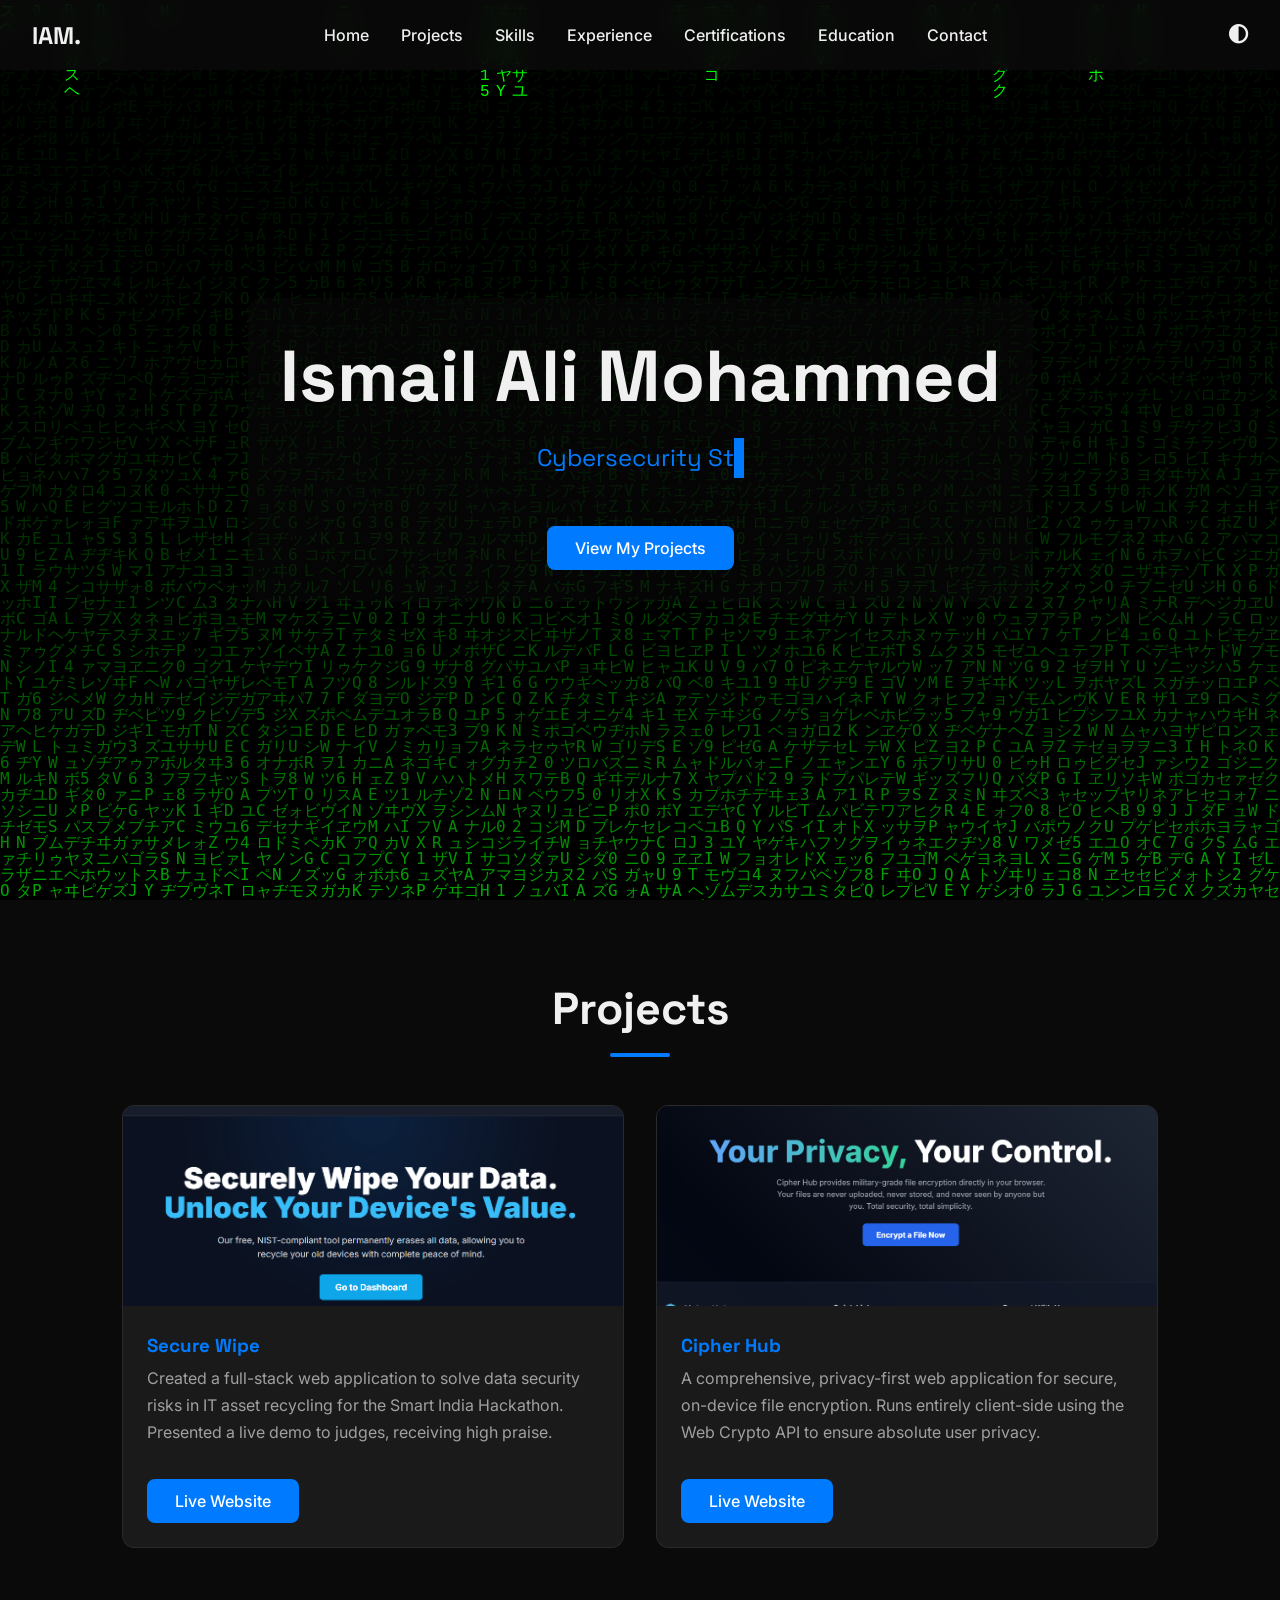
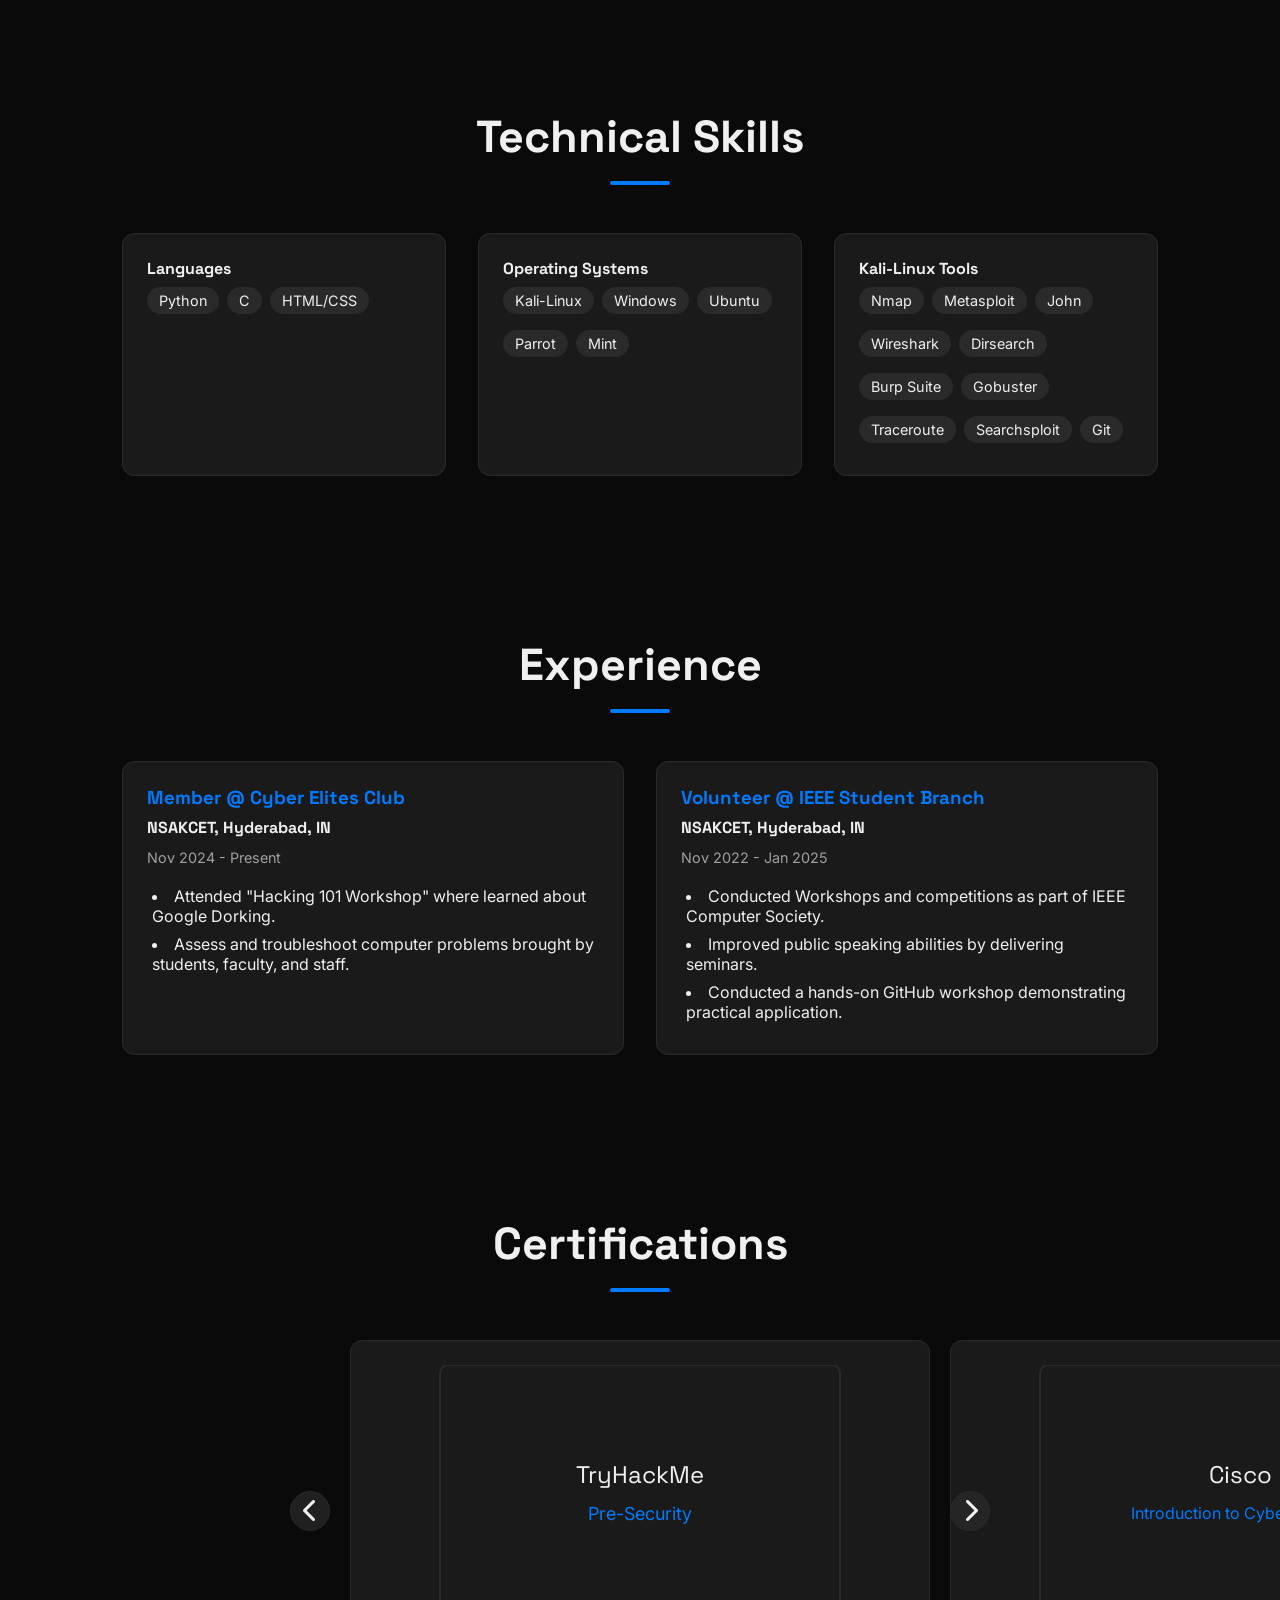
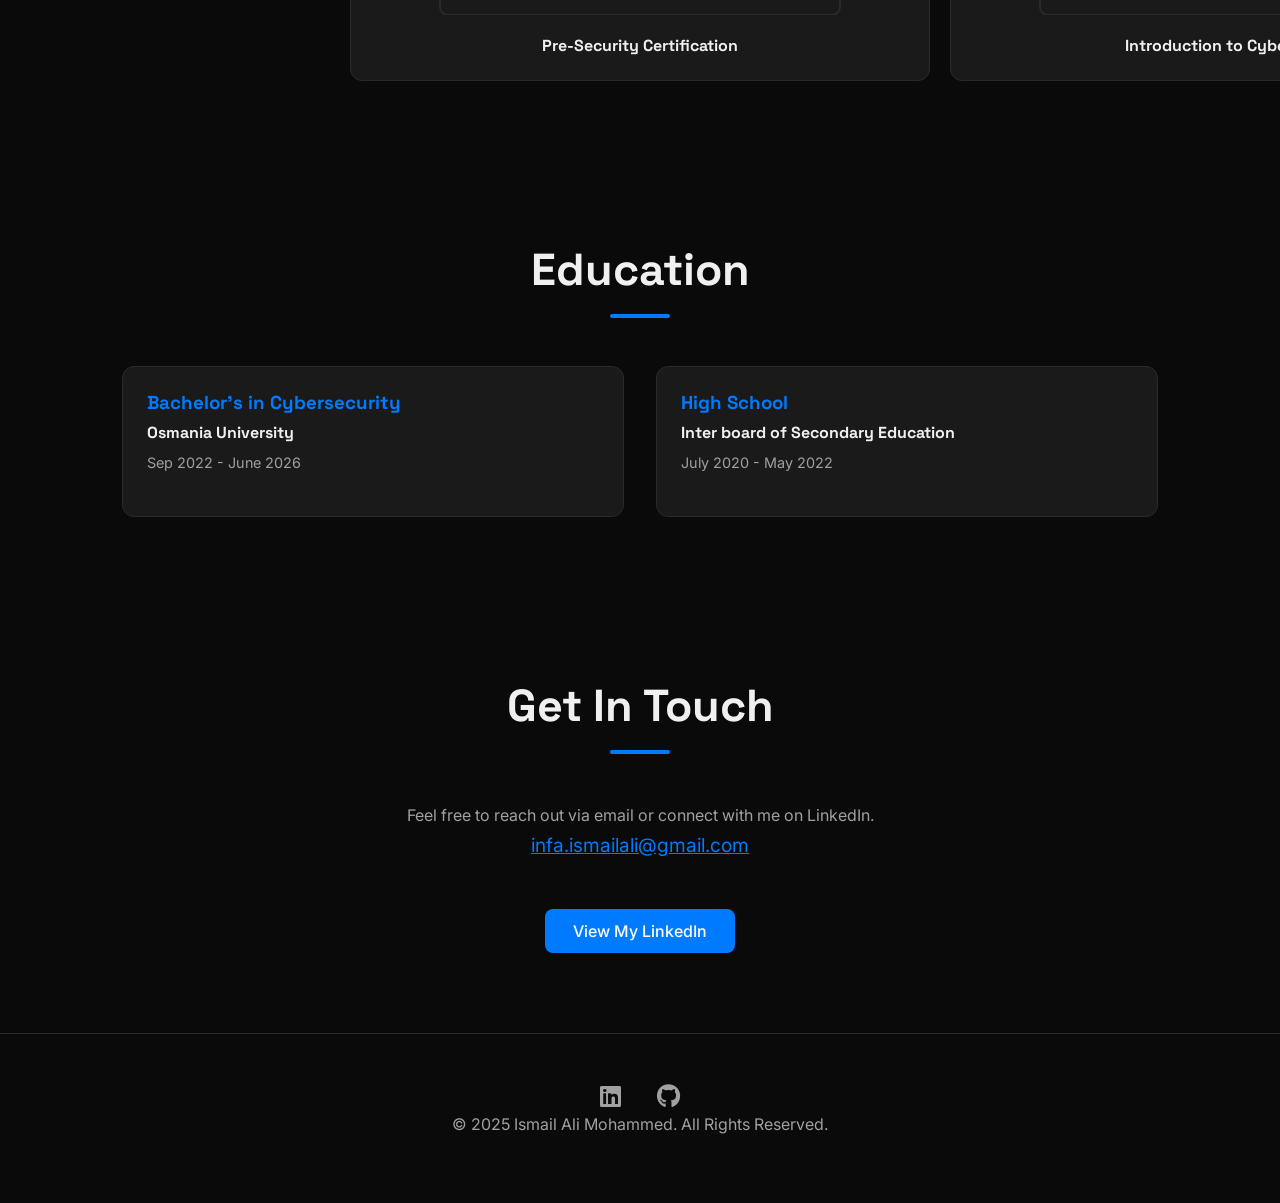
==== index.html @ 69dd080a "Added Certificate links" ====
<!DOCTYPE html>
<html lang="en">
<head>
    <meta charset="UTF-8">
    <meta name="viewport" content="width=device-width, initial-scale=1.0">
    
    <title>Ismail Ali Mohammed | Aspiring SOC Analyst, Bug Bounty Hunter</title>
    <meta name="description" content="Personal portfolio of Ismail Ali Mohammed, showcasing projects like Secure Wipe and Cipher Hub, and skills in Python, cybersecurity, and web development.">
    <meta name="keywords" content="Ismail Ali Mohammed, cybersecurity, python, flask, portfolio, secure wipe, cipher hub">
    <meta name="author" content="Ismail Ali Mohammed">

    <link rel="preconnect" href="https://fonts.googleapis.com">
    <link rel="preconnect" href="https://fonts.gstatic.com" crossorigin>
    <link href="https://fonts.googleapis.com/css2?family=Space+Grotesk:wght@400;500;700&family=Inter:wght@400;500&display=swap" rel="stylesheet">
    <link rel="stylesheet" href="https://cdnjs.cloudflare.com/ajax/libs/font-awesome/6.5.2/css/all.min.css">
    <link rel="stylesheet" href="styles.css">
    <link rel="apple-touch-icon" sizes="180x180" href="/apple-touch-icon.png">
    <link rel="icon" type="image/png" sizes="32x32" href="/favicon-32x32.png">
    <link rel="icon" type="image/png" sizes="16x16" href="/favicon-16x16.png">
    <link rel="manifest" href="/site.webmanifest">

</head>
<body>

    <nav class="navbar" id="navbar">
        <a href="#home" class="nav-logo">IAM.</a>
        <ul class="nav-links" id="nav-links">
            <li><a href="#home">Home</a></li>
            <li><a href="#portfolio">Projects</a></li>
            <li><a href="#skills">Skills</a></li>
            <li><a href="#experience">Experience</a></li>
            <li><a href="#certifications">Certifications</a></li>
            <li><a href="#education">Education</a></li>
            <li><a href="#contact">Contact</a></li>
        </ul>
        <div class="nav-actions">
            <button id="theme-toggle"><i class="fa-solid fa-circle-half-stroke"></i></button>
            <button class="hamburger" id="hamburger"><i class="fa-solid fa-bars"></i></button>
        </div>
    </nav>

    <header class="hero" id="home">
    <canvas id="matrix-canvas"></canvas>
    <div class="container">
        <div class="hero-content reveal">
            <h1>Ismail Ali Mohammed</h1>
            <p id="typing-effect" class="tagline"></p>
            <a href="#portfolio" class="btn btn-primary">View My Projects</a>
        </div>
    </div>
    </header>

    <main>
        <section class="container reveal" id="portfolio">
            <h2>Projects</h2>
            <div class="grid">
                <div class="card project-card">
                    <img src="secure-wipe.png" alt="Secure Wipe Project">
                    <h3>Secure Wipe</h3>
                    <p>Created a full-stack web application to solve data security risks in IT asset recycling for the Smart India Hackathon. Presented a live demo to judges, receiving high praise.</p>
                    <a href="https://secure-wipe.vercel.app/" target="_blank" class="btn btn-primary">Live Website</a>
                </div>
                <div class="card project-card">
                    <img src="cipher-hub.png" alt="Cipher Hub Project">
                    <h3>Cipher Hub</h3>
                    <p>A comprehensive, privacy-first web application for secure, on-device file encryption. Runs entirely client-side using the Web Crypto API to ensure absolute user privacy.</p>
                    <a href="https://cipherhub-web.vercel.app/#home" target="_blank" class="btn btn-primary">Live Website</a>
                </div>
            </div>
        </section>

        <section class="container reveal" id="skills">
            <h2>Technical Skills</h2>
            <div class="grid">
                <div class="card skills-card">
                    <h4>Languages</h4>
                    <ul><li>Python</li><li>C</li><li>HTML/CSS</li></ul>
                </div>
                <div class="card skills-card">
                    <h4>Operating Systems</h4>
                    <ul><li>Kali-Linux</li><li>Windows</li><li>Ubuntu</li><li>Parrot</li><li>Mint</li></ul>
                </div>
                <div class="card skills-card">
                    <h4>Kali-Linux Tools</h4>
                    <ul><li>Nmap</li><li>Metasploit</li><li>John</li><li>Wireshark</li><li>Dirsearch</li><li>Burp Suite</li><li>Gobuster</li><li>Traceroute</li><li>Searchsploit</li><li>Git</li></ul>
                </div>
            </div>
        </section>

        <section class="container reveal" id="experience">
            <h2>Experience</h2>
            <div class="grid">
                <div class="card">
                    <h3>Member @ Cyber Elites Club</h3>
                    <h4>NSAKCET, Hyderabad, IN</h4>
                    <p class="date">Nov 2024 - Present</p>
                    <ul>
                        <li>Attended "Hacking 101 Workshop" where learned about Google Dorking.</li>
                        <li>Assess and troubleshoot computer problems brought by students, faculty, and staff.</li>
                    </ul>
                </div>
                <div class="card">
                    <h3>Volunteer @ IEEE Student Branch</h3>
                    <h4>NSAKCET, Hyderabad, IN</h4>
                    <p class="date">Nov 2022 - Jan 2025</p>
                    <ul>
                        <li>Conducted Workshops and competitions as part of IEEE Computer Society.</li>
                        <li>Improved public speaking abilities by delivering seminars.</li>
                        <li>Conducted a hands-on GitHub workshop demonstrating practical application.</li>
                    </ul>
                </div>
            </div>
        </section>
        
        <section class="container reveal" id="certifications">
            <h2>Certifications</h2>
            <div class="slider-container">
                <div class="slider-wrapper">
                    <div class="cert-slide">
                        <a href="https://tryhackme-certificates.s3-eu-west-1.amazonaws.com/THM-KZMZVLCRJI.pdf" target="_blank">
                            <div class="cert-block">
                                <svg viewBox="0 0 400 250" xmlns="http://www.w3.org/2000/svg" fill="var(--primary-text-color)">
                                    <rect width="400" height="250" rx="8" fill="var(--card-bg-color)" stroke="var(--border-color)" stroke-width="2"/>
                                    <text x="50%" y="45%" dominant-baseline="middle" text-anchor="middle" font-size="24" font-family="Space Grotesk">TryHackMe</text>
                                    <text x="50%" y="60%" dominant-baseline="middle" text-anchor="middle" font-size="18" fill="var(--accent-color)">Pre-Security</text>
                                </svg>
                                <h4>Pre-Security Certification</h4>
                            </div>
                        </a>
                    </div>
                    <div class="cert-slide">
                        <a href="https://www.credly.com/badges/2701c9cf-fc76-4bc6-bcd1-2621af250be5" target="_blank">
                             <div class="cert-block">
                                <svg viewBox="0 0 400 250" xmlns="http://www.w3.org/2000/svg" fill="var(--primary-text-color)">
                                     <rect width="400" height="250" rx="8" fill="var(--card-bg-color)" stroke="var(--border-color)" stroke-width="2"/>
                                     <text x="50%" y="45%" dominant-baseline="middle" text-anchor="middle" font-size="24" font-family="Space Grotesk">Cisco</text>
                                     <text x="50%" y="60%" dominant-baseline="middle" text-anchor="middle" font-size="16" fill="var(--accent-color)">Introduction to Cybersecurity</text>
                                </svg>
                                <h4>Introduction to Cybersecurity</h4>
                             </div>
                        </a>
                    </div>
                </div>
                <button class="slider-btn prev"><i class="fas fa-chevron-left"></i></button>
                <button class="slider-btn next"><i class="fas fa-chevron-right"></i></button>
            </div>
        </section>

        <section class="container reveal" id="education">
            <h2>Education</h2>
            <div class="grid">
                <div class="card">
                    <h3>Bachelor's in Cybersecurity</h3>
                    <h4>Osmania University</h4>
                    <p class="date">Sep 2022 - June 2026</p>
                </div>
                <div class="card">
                    <h3>High School</h3>
                    <h4>Inter board of Secondary Education</h4>
                    <p class="date">July 2020 - May 2022</p>
                </div>
            </div>
        </section>

        <section class="container reveal" id="contact">
            <h2>Get In Touch</h2>
            <p style="text-align: center;">Feel free to reach out via email or connect with me on LinkedIn.</p>
            <p style="text-align: center; font-size: 1.2rem; margin-top: -1rem;"><a href="mailto:infa.ismailali@gmail.com" style="color: var(--accent-color);">infa.ismailali@gmail.com</a></p>
            <div style="text-align: center; margin-top: 2rem;">
                <a href="https://linkedin.com/in/ismailali2004" target="_blank" class="btn btn-primary">View My LinkedIn</a>
            </div>
        </section>
    </main>

    <footer class="footer">
        <div class="social-icons">
            <a href="https://linkedin.com/in/ismailali2004" target="_blank"><i class="fab fa-linkedin"></i></a>
            <a href="#" target="_blank"><i class="fab fa-github"></i></a>
        </div>
        <p>&copy; 2025 Ismail Ali Mohammed. All Rights Reserved.</p>
    </footer>
    <script src="script.js"></script>
</body>
</html>
---- styles.css ----
/* --- Global Variables --- */
:root {
    --bg-color: #0a0a0a;
    --primary-text-color: #f0f0f0;
    --secondary-text-color: #a0a0a0;
    --card-bg-color: #1a1a1a;
    --border-color: #2a2a2a;
    --accent-color: #007bff;
    --accent-hover-color: #0056b3;
    --glow-color: rgba(0, 123, 255, 0.75);
    --font-main: 'Space Grotesk', sans-serif;
    --font-body: 'Inter', sans-serif;
    --nav-height: 70px;
}

.light-mode {
    --bg-color: #f5f5f5;
    --primary-text-color: #1a1a1a;
    --secondary-text-color: #555;
    --card-bg-color: #ffffff;
    --border-color: #e0e0e0;
}

/* --- Base Styles --- */
* { margin: 0; padding: 0; box-sizing: border-box; }
html { scroll-behavior: smooth; }
body {
    background-color: var(--bg-color);
    color: var(--primary-text-color);
    font-family: var(--font-body);
    transition: background-color 0.3s, color 0.3s;
}
.container { 
    max-width: 1100px; 
    margin: 0 auto; 
    padding: 5rem 2rem; 
}
h1, h2, h3, h4 { 
    font-family: var(--font-main); 
    font-weight: 700; 
}
h2 { 
    text-align: center; 
    font-size: 2.8rem; 
    margin-bottom: 3rem; 
    position: relative; 
}
h2::after { 
    content: ''; 
    display: block; 
    width: 60px; 
    height: 4px; 
    background: var(--accent-color); 
    margin: 1rem auto 0; 
    border-radius: 2px; 
}
p { 
    color: var(--secondary-text-color); 
    line-height: 1.7; 
    margin-bottom: 1rem; 
}

/* --- Animations --- */
.reveal { 
    opacity: 0; 
    transform: translateY(40px); 
    transition: opacity 0.8s ease-out, transform 0.8s ease-out; 
}
.reveal.visible { 
    opacity: 1; 
    transform: translateY(0); 
}
@keyframes pulse-glow {
    0% { box-shadow: 0 0 5px var(--glow-color), 0 0 10px var(--glow-color); }
    50% { box-shadow: 0 0 20px var(--glow-color), 0 0 30px var(--glow-color); }
    100% { box-shadow: 0 0 5px var(--glow-color), 0 0 10px var(--glow-color); }
}

/* --- Navigation Bar --- */
.navbar {
    display: flex; 
    justify-content: space-between; 
    align-items: center; 
    padding: 0 2rem; 
    height: var(--nav-height);
    position: fixed; 
    top: 0; 
    left: 0; 
    width: 100%; 
    z-index: 1000; 
    background: rgba(10, 10, 10, 0.8);
    backdrop-filter: blur(10px); 
    transition: background-color 0.3s;
}
.navbar.scrolled { 
    box-shadow: 0 2px 10px rgba(0,0,0,0.2); 
}
.nav-logo { 
    font-family: var(--font-main); 
    font-size: 1.5rem; 
    font-weight: 700; 
    text-decoration: none; 
    color: var(--primary-text-color); 
}
.nav-links { 
    display: flex; 
    list-style: none; 
}
.nav-links li { 
    margin: 0 1rem; 
}
.nav-links a { 
    text-decoration: none; 
    color: var(--primary-text-color); 
    font-weight: 500; 
    transition: color 0.3s; 
}
.nav-links a:hover { 
    color: var(--accent-color); 
}
.nav-actions { 
    display: flex; 
    align-items: center; 
    gap: 1rem; 
}
#theme-toggle { 
    background: none; 
    border: none; 
    color: var(--primary-text-color); 
    font-size: 1.2rem; 
    cursor: pointer; 
}
.hamburger { 
    display: none; 
    font-size: 1.8rem; 
    background: none; 
    border: none; 
    color: var(--primary-text-color); 
    cursor: pointer; 
    z-index: 1001; /* Ensure hamburger is above the nav menu */
}

/* --- Hero Section --- */
.hero { 
    min-height: 100vh; 
    display: flex; 
    flex-direction: column; 
    justify-content: center; 
    align-items: center; 
    text-align: center; 
    position: relative; 
    overflow: hidden; 
    padding: 0 1rem; /* Add horizontal padding for small screens */
}
#matrix-canvas { 
    position: absolute; 
    top: 0; 
    left: 0; 
    width: 100%; 
    height: 100%; 
    z-index: 0; 
}
.hero-content { 
    position: relative; 
    z-index: 1; 
    background: rgba(10, 10, 10, 0.5); 
    padding: 2rem; 
    border-radius: 12px; 
}
.hero-content h1 { 
    font-size: clamp(2.5rem, 8vw, 4.5rem); /* Adjusted clamp for better scaling */
    margin-bottom: 1rem; 
}
.tagline { 
    font-family: var(--font-main); 
    font-size: clamp(1.1rem, 4vw, 1.5rem); /* Responsive font size */
    color: var(--accent-color); 
    margin-bottom: 2rem; 
    min-height: 2.2rem; 
}
.tagline .cursor { 
    display: inline-block; 
    background-color: var(--accent-color); 
    width: 10px; 
    animation: blink 1s step-end infinite; 
}
@keyframes blink { 
    from, to { background-color: transparent } 
    50% { background-color: var(--accent-color); } 
}
.btn { 
    text-decoration: none; 
    padding: 12px 28px; 
    border-radius: 8px; 
    font-weight: 500; 
    transition: transform 0.2s ease, background-color 0.2s ease, box-shadow 0.3s ease; 
    display: inline-block; 
    margin-top: 1rem;
}
.btn-primary { 
    background-color: var(--accent-color); 
    color: #fff; 
}
.btn-primary:hover { 
    background-color: var(--accent-hover-color); 
    transform: translateY(-3px); 
    animation: pulse-glow 1.5s infinite; 
}

/* --- General Card & Grid Styles --- */
.grid { 
    display: grid; 
    grid-template-columns: repeat(auto-fit, minmax(300px, 1fr)); /* Slightly smaller min size */
    gap: 2rem; 
}
.card { 
    background: var(--card-bg-color); 
    border: 1px solid var(--border-color); 
    border-radius: 12px; 
    overflow: hidden; 
    transition: transform 0.3s, box-shadow 0.3s, border-color 0.3s; 
    padding: 1.5rem; 
}
.card:hover { 
    transform: translateY(-8px); 
    box-shadow: 0 0 25px rgba(0, 123, 255, 0.2); 
    border-color: var(--accent-color); 
}
.card h3 { 
    color: var(--accent-color); 
    margin-bottom: 0.5rem; 
}
.card h4 { 
    color: var(--primary-text-color); 
    margin-bottom: 0.5rem; 
}
.card .date { 
    font-size: 0.9rem; 
    color: var(--secondary-text-color); 
    margin-bottom: 1rem; 
}
.card ul { 
    list-style-position: inside; 
    padding-left: 5px; 
}
.card ul li { 
    margin-bottom: 0.5rem; 
}

/* --- Portfolio --- */
.project-card img { 
    width: calc(100% + 3rem); 
    margin: -1.5rem -1.5rem 1.5rem -1.5rem; 
    height: 200px; 
    object-fit: cover; 
}

/* --- Skills --- */
.skills-card ul { 
    list-style: none; 
    padding: 0; 
    display: flex; 
    flex-wrap: wrap; 
    gap: 0.5rem; 
}
.skills-card li { 
    background-color: #2a2a2a; 
    color: var(--primary-text-color); 
    padding: 5px 12px; 
    border-radius: 15px; 
    font-size: 0.9rem; 
}
.light-mode .skills-card li { 
    background-color: #e0e0e0; 
}

/* --- Certification Slider --- */
.slider-container { 
    position: relative; 
    width: 100%; 
    max-width: 600px; 
    margin: 0 auto; 
    /* overflow: hidden; */ /* <-- REMOVED THIS LINE TO FIX DESKTOP BUTTONS */
}
.slider-wrapper { 
    display: flex; 
    transition: transform 0.5s ease-in-out; 
    cursor: grab; 
}
.slider-wrapper:active { 
    cursor: grabbing; 
}
.cert-slide { 
    flex: 0 0 100%; 
    padding: 0 10px; 
}
.cert-slide a { 
    text-decoration: none; 
}
.cert-block { 
    background: var(--card-bg-color); 
    border: 1px solid var(--border-color); 
    border-radius: 12px; 
    padding: 1.5rem; 
    text-align: center; 
    transition: transform 0.3s, box-shadow 0.3s; 
}
.cert-block:hover { 
    transform: translateY(-5px); 
    box-shadow: 0 0 25px rgba(0, 123, 255, 0.2); 
}
.cert-block svg { 
    width: 100%; 
    height: auto; 
    max-height: 250px; 
    border-radius: 8px; 
    margin-bottom: 1rem; 
}
.cert-block h4 { 
    color: var(--primary-text-color); 
}
.slider-btn { 
    position: absolute; 
    top: 50%; 
    transform: translateY(-50%); 
    background: rgba(42, 42, 42, 0.7); 
    border: 1px solid var(--border-color); 
    color: var(--primary-text-color); 
    width: 40px; 
    height: 40px; 
    border-radius: 50%; 
    font-size: 1.5rem; 
    cursor: pointer; 
    z-index: 10; 
}
.slider-btn.prev { 
    left: -50px; 
}
.slider-btn.next { 
    right: -50px; 
}

/* --- Contact --- */
.contact-form { 
    max-width: 700px; 
    margin: 0 auto; 
    background-color: var(--card-bg-color); 
    padding: 2.5rem; 
    border: 1px solid var(--border-color); 
    border-radius: 12px; 
}
.form-group { 
    margin-bottom: 1.5rem; 
}
.form-group label { 
    display: block; 
    margin-bottom: 0.5rem; 
    font-weight: 500; 
}
.form-group input, .form-group textarea { 
    width: 100%; 
    padding: 12px; 
    border-radius: 6px; 
    border: 1px solid var(--border-color); 
    background-color: var(--bg-color); 
    color: var(--primary-text-color); 
    font-family: var(--font-body); 
}

/* --- Footer --- */
.footer { 
    text-align: center; 
    padding: 3rem 1rem; 
    border-top: 1px solid var(--border-color); 
}
.social-icons a { 
    color: var(--secondary-text-color); 
    font-size: 1.5rem; 
    margin: 0 1rem; 
    transition: color 0.3s ease; 
}

/* --- MOBILE RESPONSIVENESS --- */
@media (max-width: 768px) {
    .container {
        padding: 4rem 1rem; /* Reduced padding for smaller screens */
    }
    h2 { 
        font-size: 2.2rem; 
    }
    .navbar {
        padding: 0 1rem; /* Reduced navbar padding */
    }
    .nav-links { 
        position: fixed; 
        top: 0; /* Cover the whole screen */
        right: -100%; 
        width: 100%; 
        height: 100vh; 
        background: var(--bg-color); 
        flex-direction: column; 
        align-items: center; 
        justify-content: center; 
        transition: right 0.4s ease-in-out; 
    }
    .nav-links.active { 
        right: 0; 
    }
    .nav-links li { 
        margin: 1.5rem 0; 
    }
    .hamburger { 
        display: block; 
    }

    /* Improved slider controls for mobile */
    .slider-btn {
        width: 35px;
        height: 35px;
        font-size: 1rem;
    }
    .slider-btn.prev { 
        left: 10px; /* Bring button inside the container */
    }
    .slider-btn.next { 
        right: 10px; /* Bring button inside the container */
    }
}
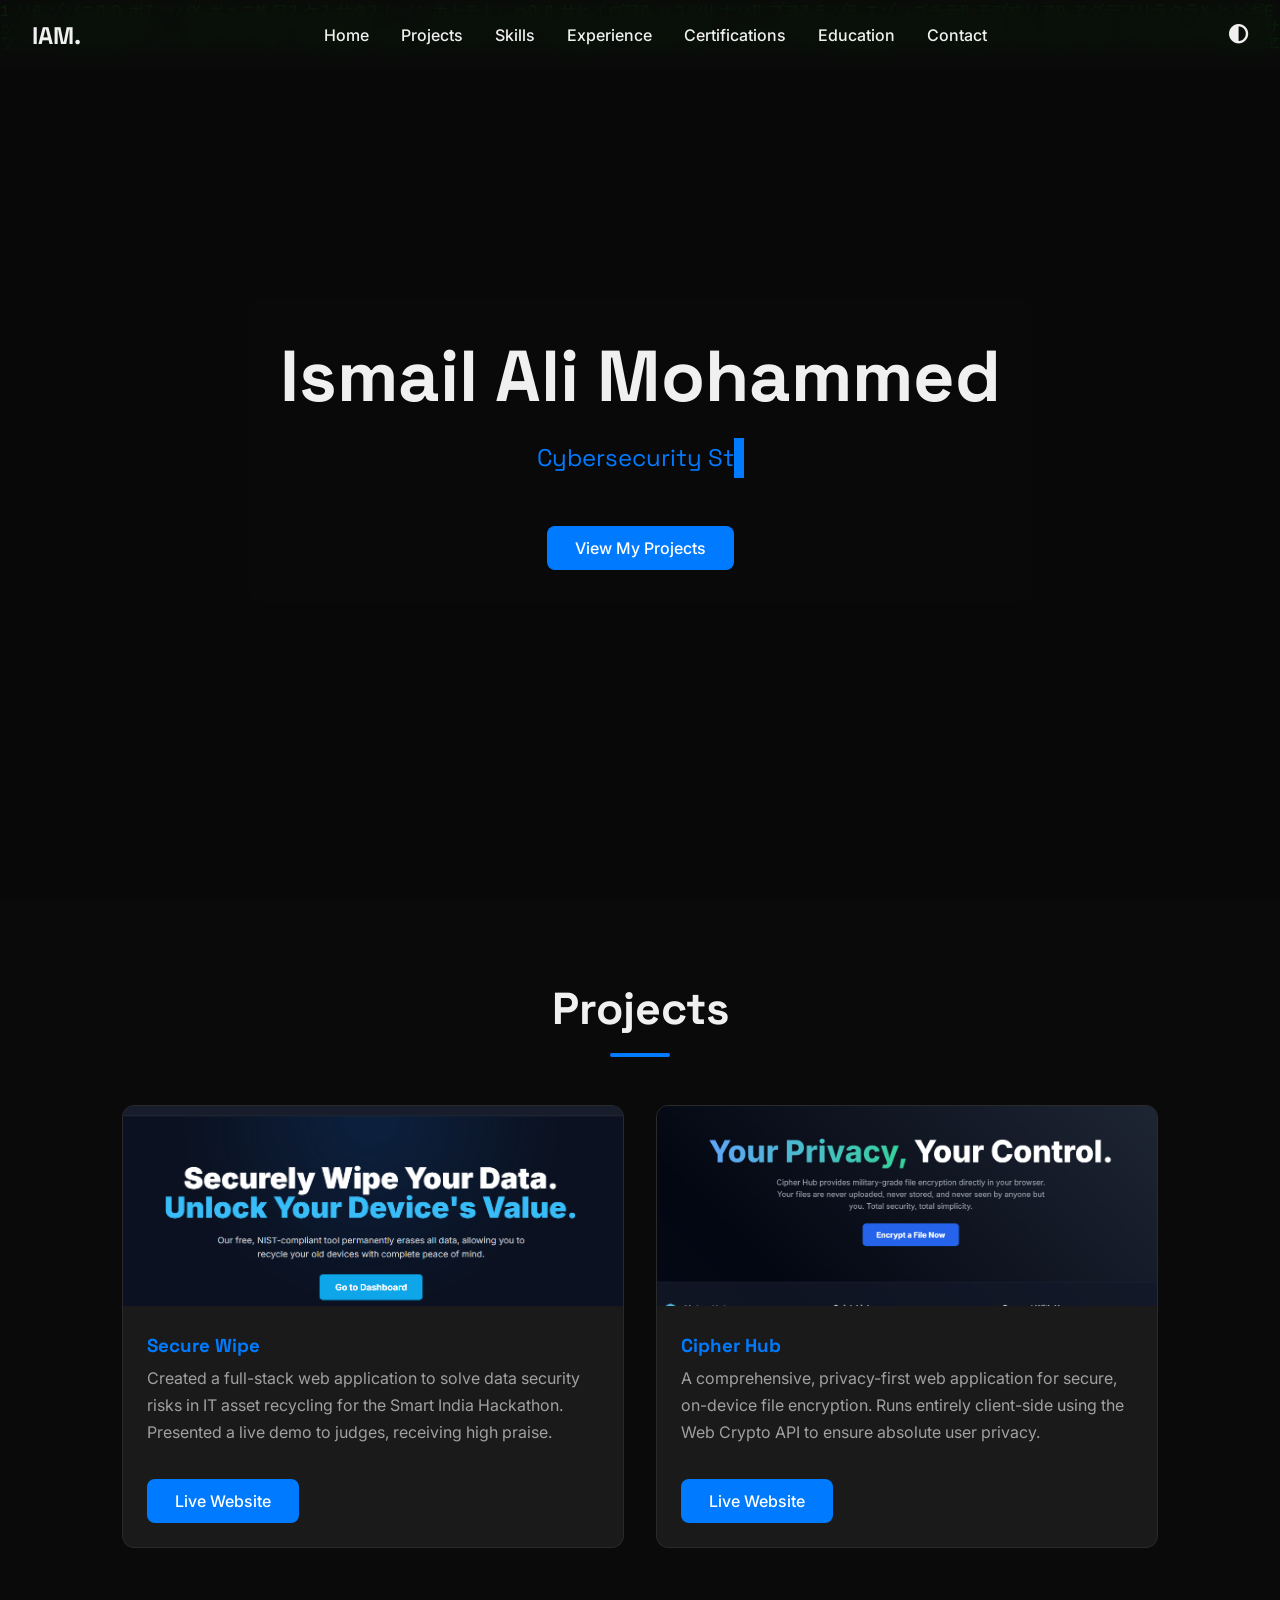
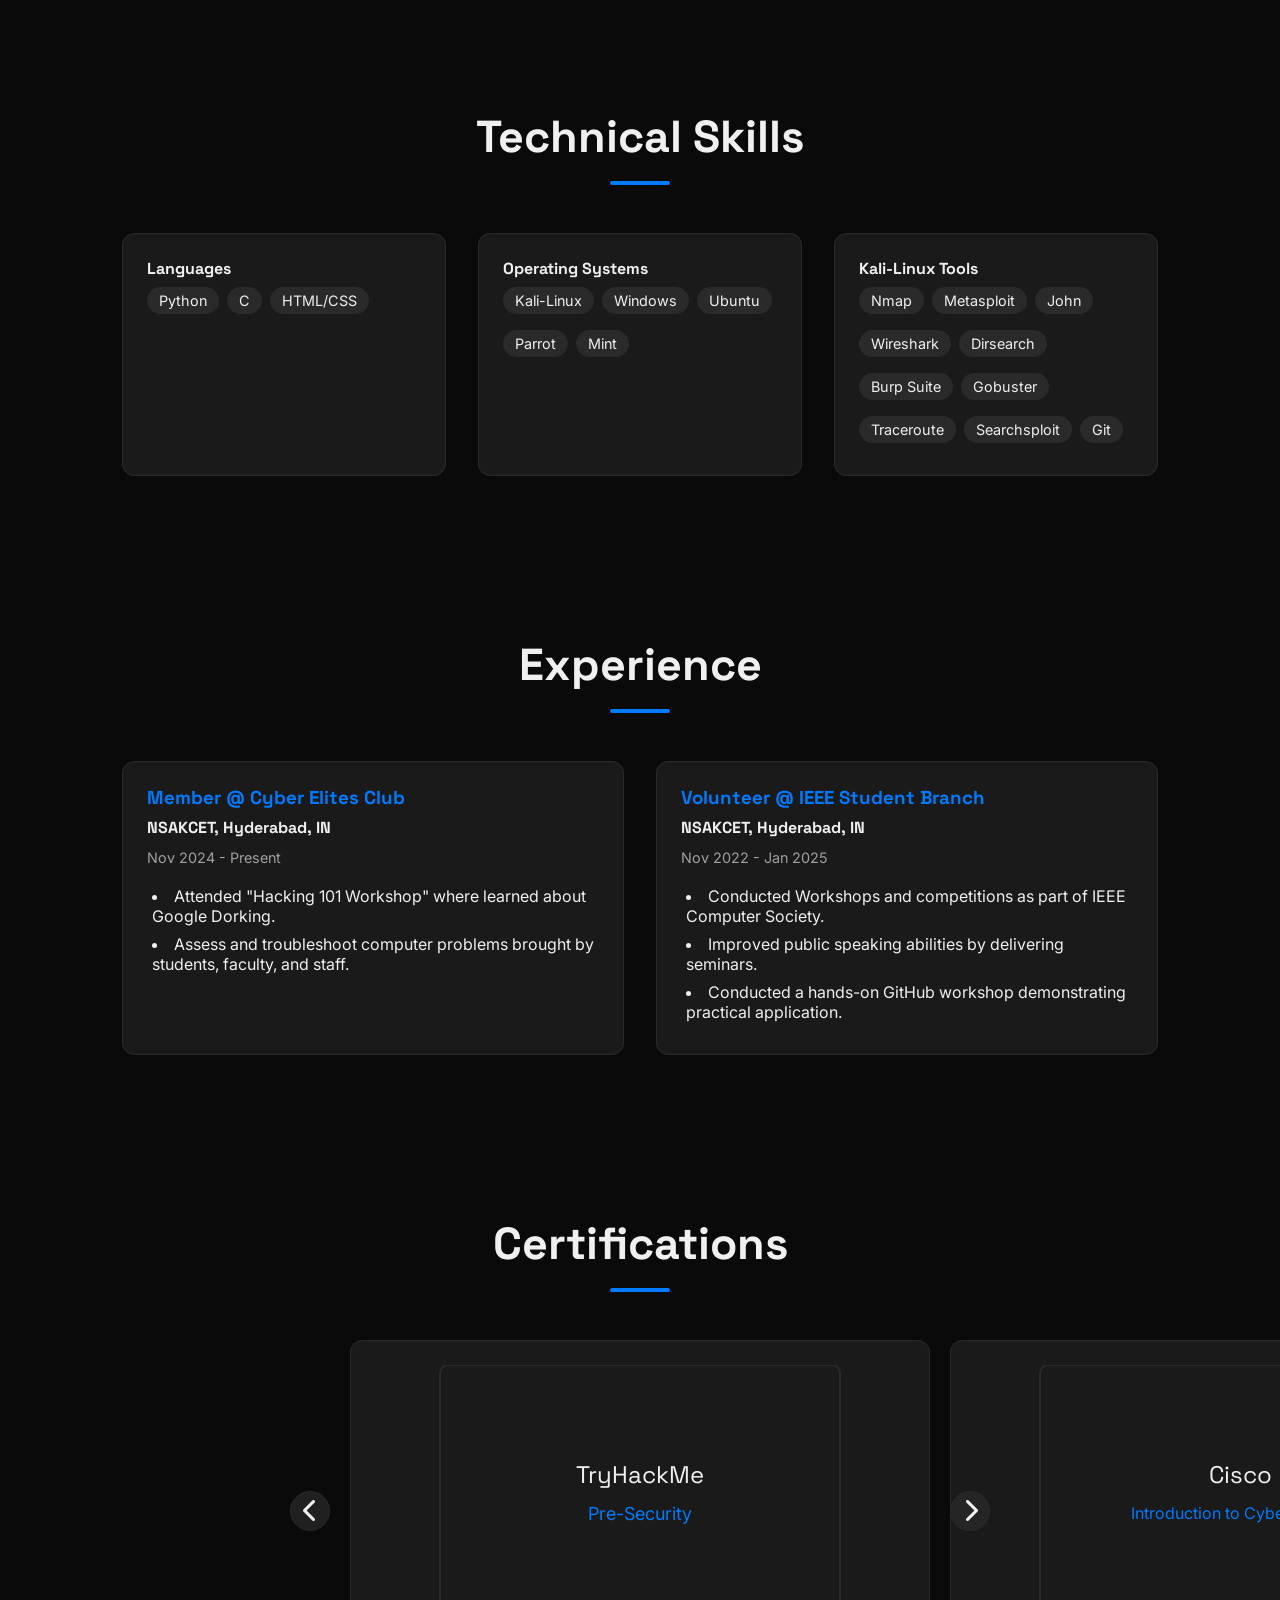
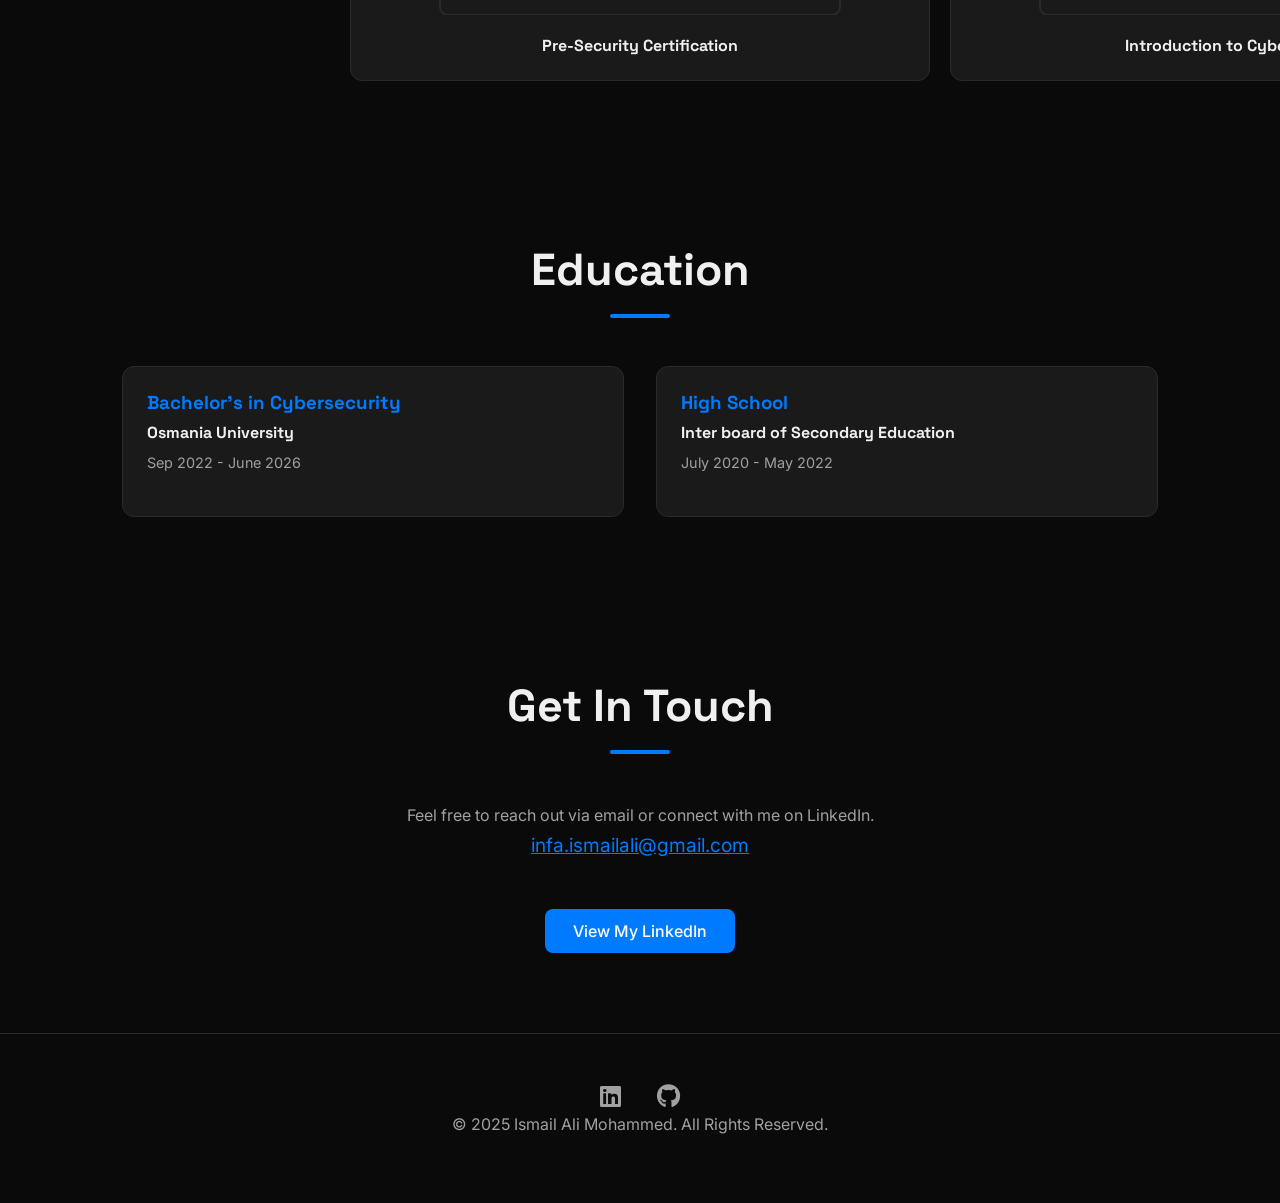
==== commit 3e2630bf: "Removed and Edited directories and files" ====
--- a/index.html
+++ b/index.html
@@ -55,7 +55,7 @@
             <h2>Projects</h2>
             <div class="grid">
                 <div class="card project-card">
-                    <img src="secure-wipe.png" alt="Secure Wipe Project">
+                    <img src="Pictures/Project_Website_Screenshot/secure-wipe.png" alt="Secure Wipe Project">
                     <h3>Secure Wipe</h3>
                     <p>Created a full-stack web application to solve data security risks in IT asset recycling for the Smart India Hackathon. Presented a live demo to judges, receiving high praise.</p>
                     <a href="https://secure-wipe.vercel.app/" target="_blank" class="btn btn-primary">Live Website</a>
--- a/styles.css
+++ b/styles.css
@@ -23,7 +23,16 @@
 
 /* --- Base Styles --- */
 * { margin: 0; padding: 0; box-sizing: border-box; }
-html { scroll-behavior: smooth; }
+
+/* THIS IS THE NEW FIX FOR ALL DEVICES */
+html, body {
+    overflow-x: hidden;
+}
+
+html { 
+    scroll-behavior: smooth; 
+}
+
 body {
     background-color: var(--bg-color);
     color: var(--primary-text-color);
@@ -280,7 +289,6 @@
     width: 100%; 
     max-width: 600px; 
     margin: 0 auto; 
-    /* overflow: hidden; */ /* <-- REMOVED THIS LINE TO FIX DESKTOP BUTTONS */
 }
 .slider-wrapper { 
     display: flex; 
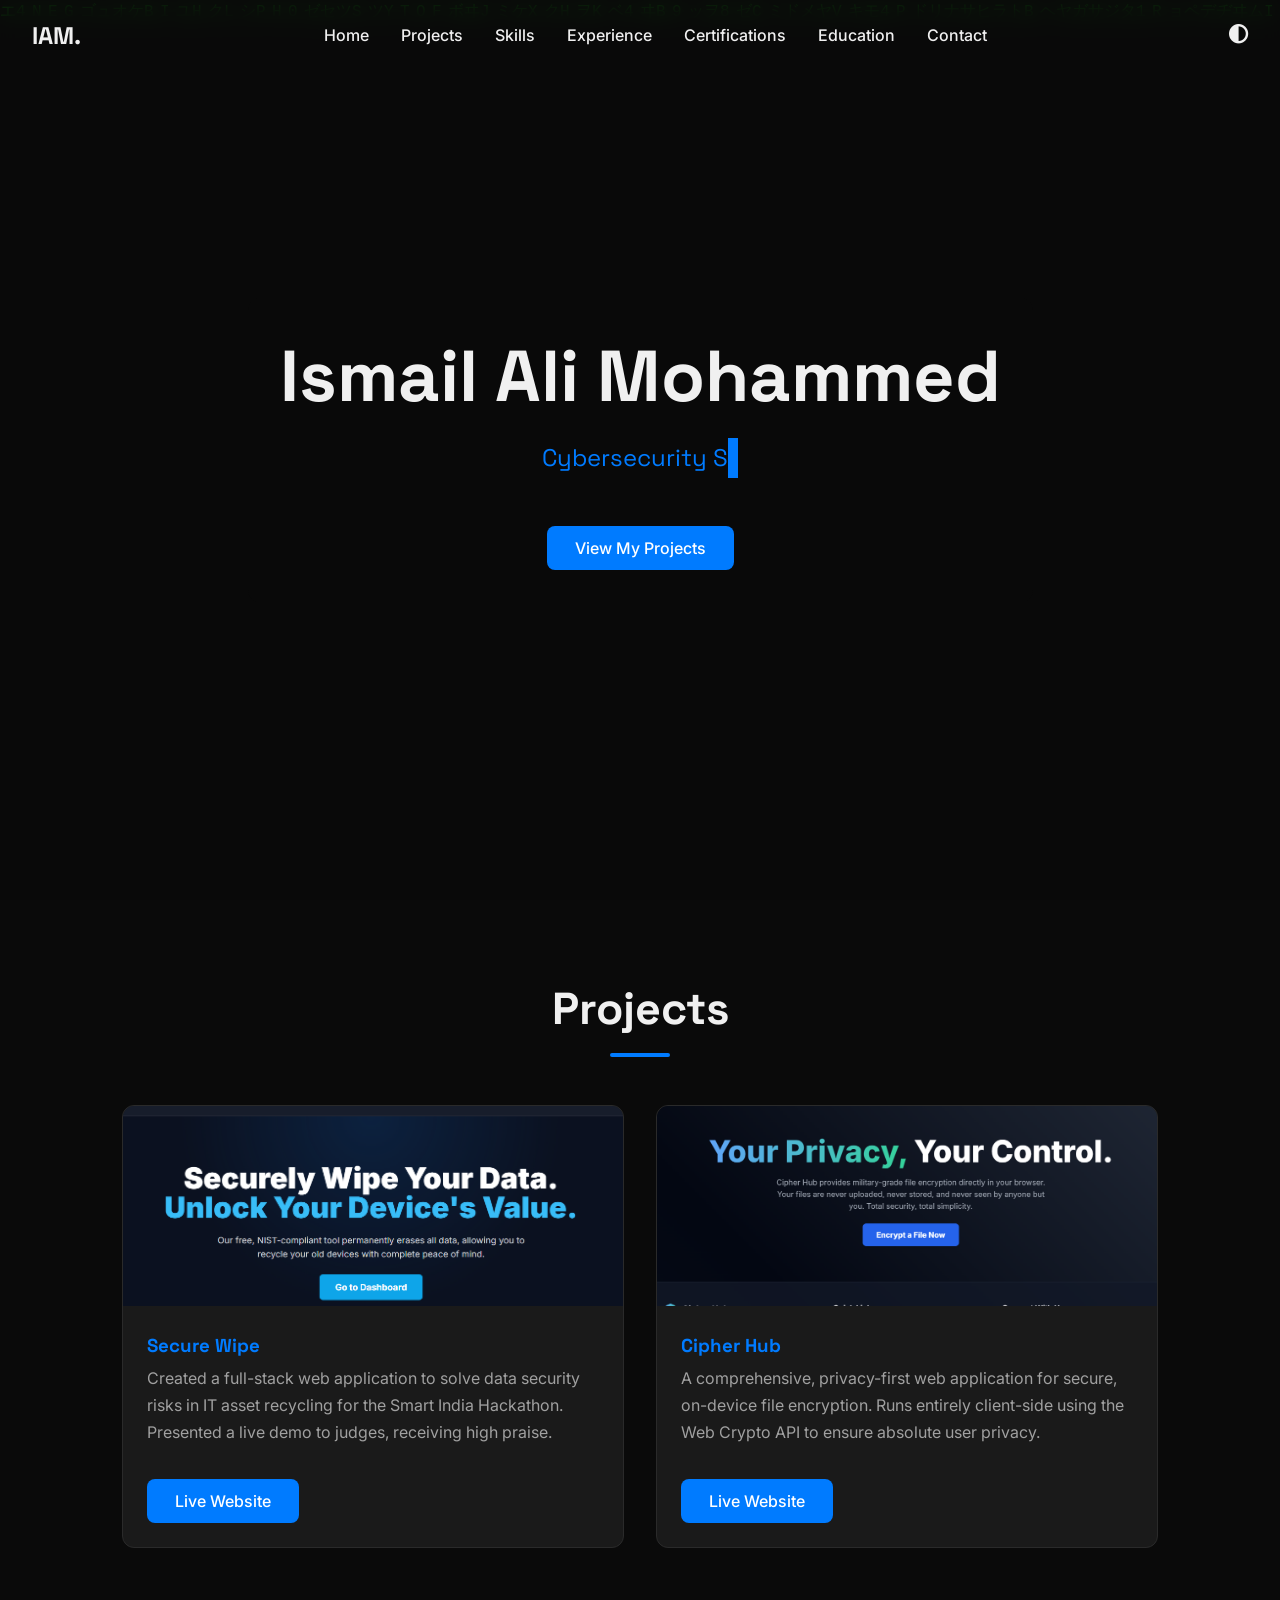
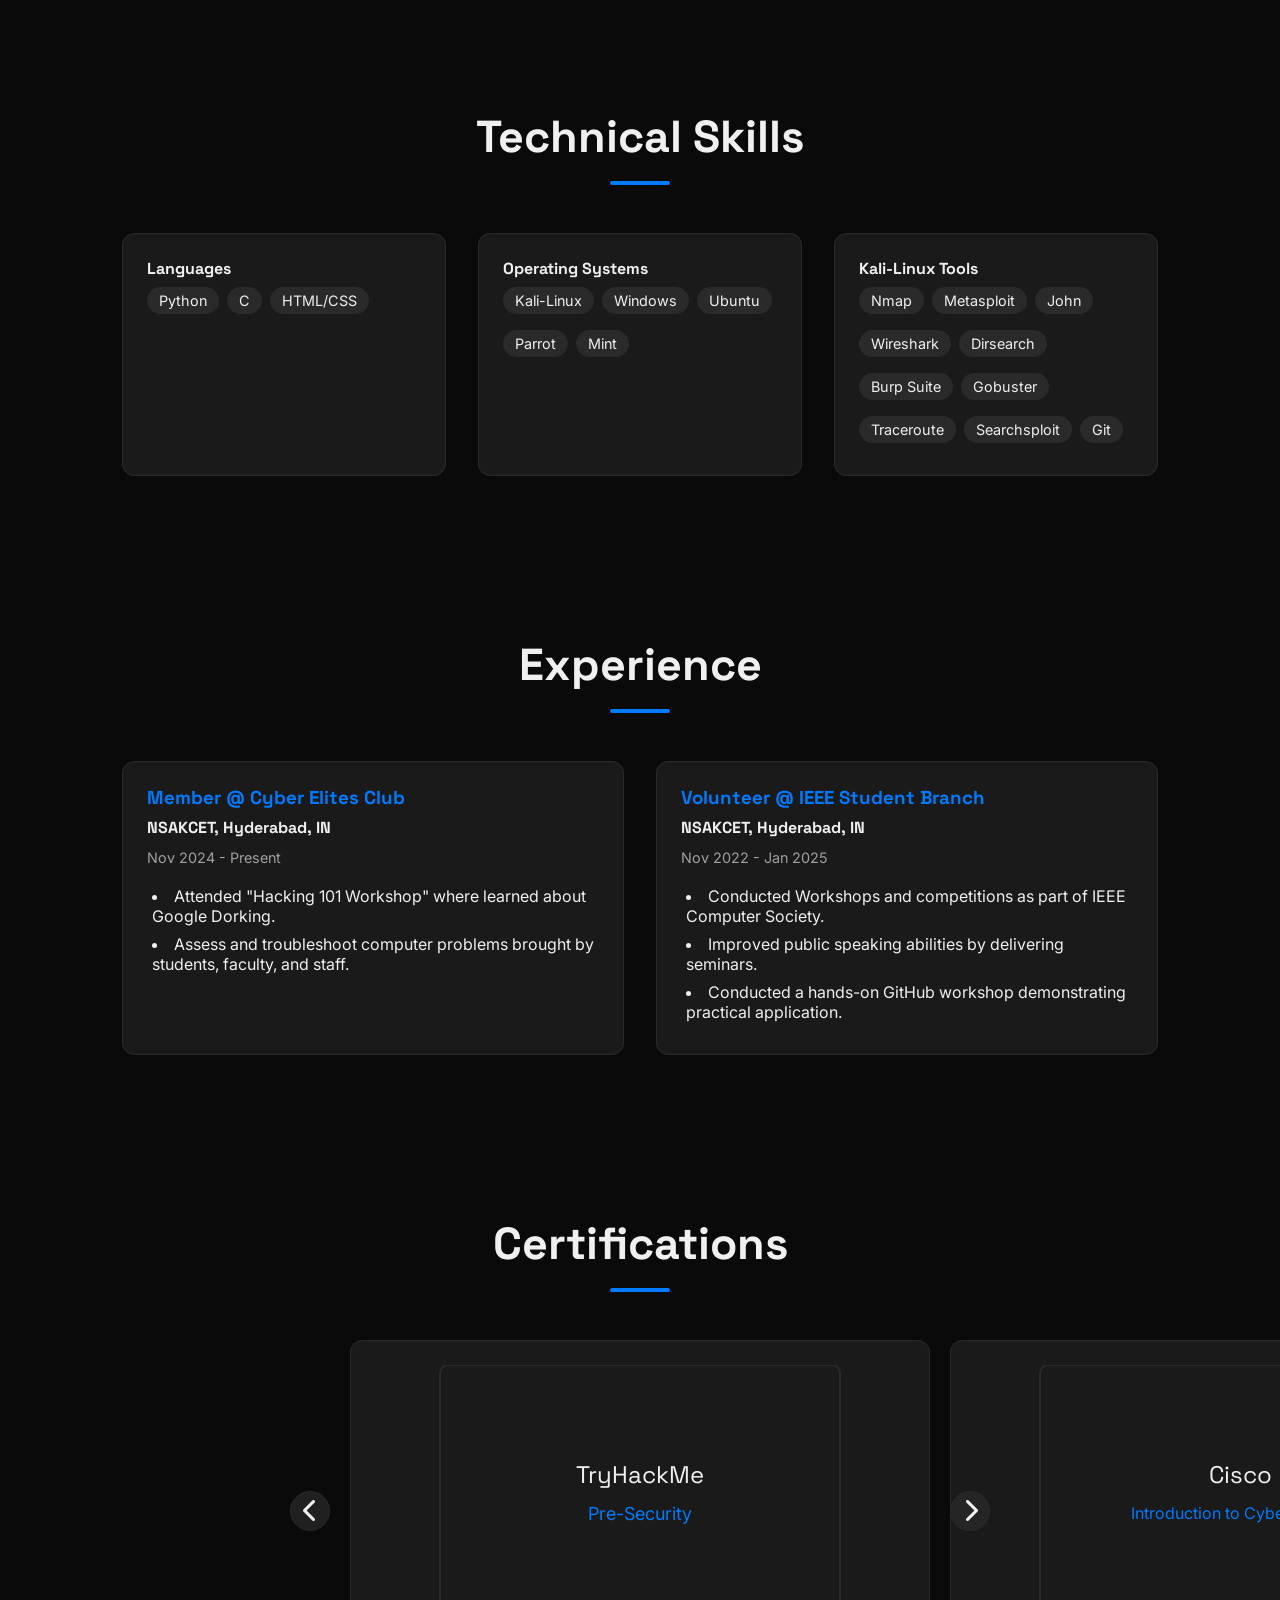
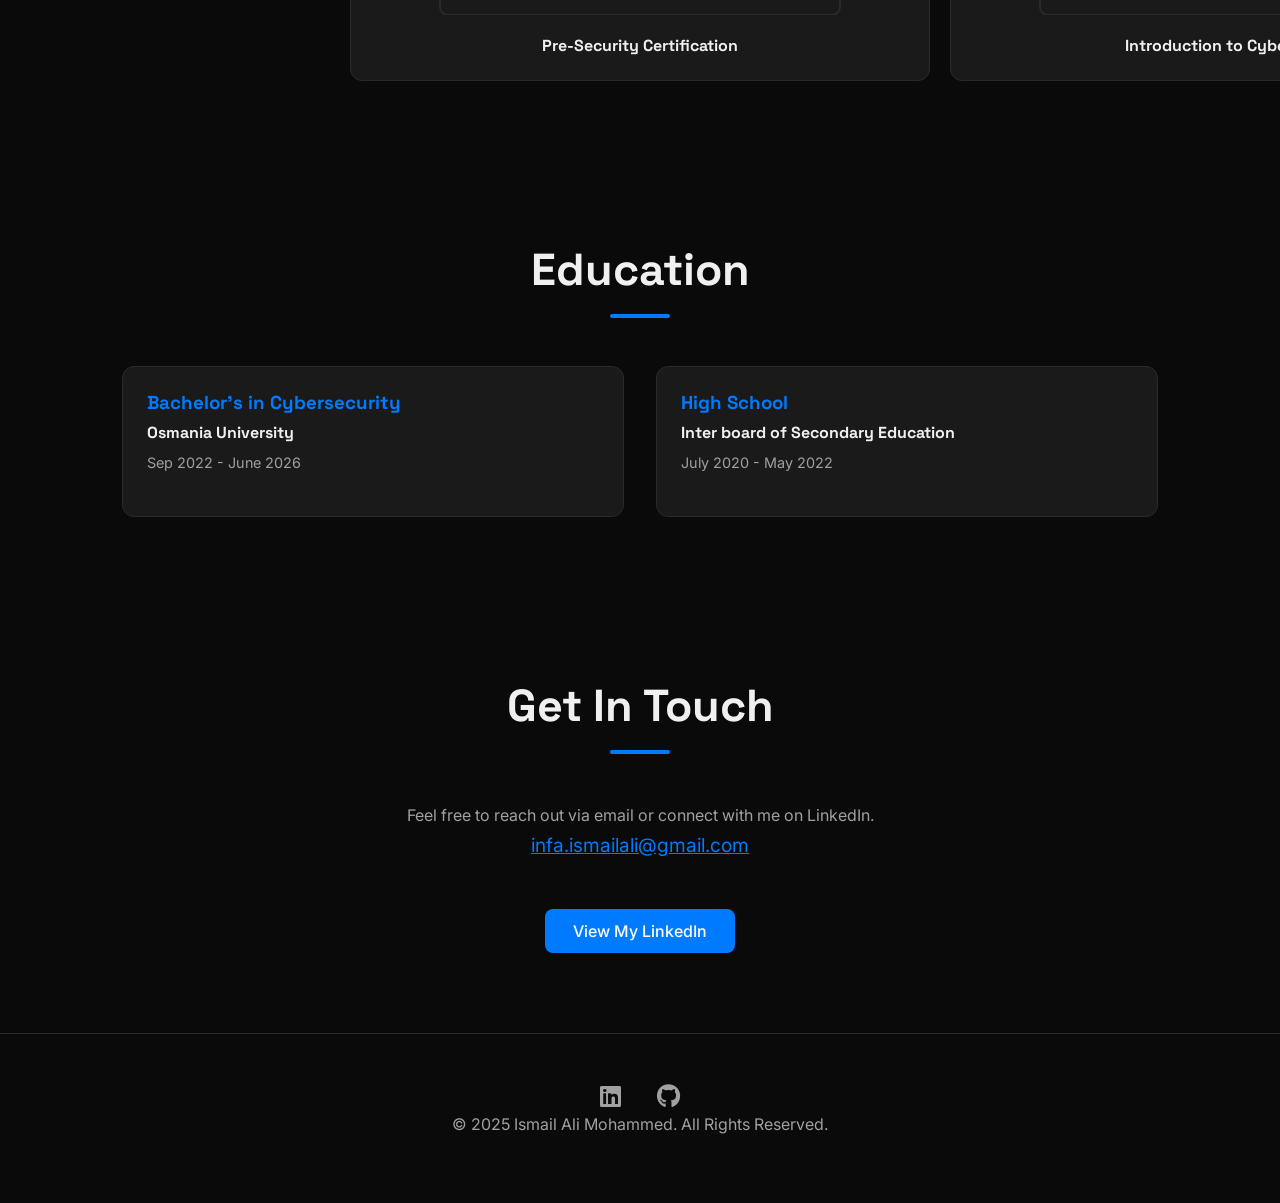
==== commit e3f169db: "Added Cipher-hub path" ====
--- a/index.html
+++ b/index.html
@@ -61,7 +61,7 @@
                     <a href="https://secure-wipe.vercel.app/" target="_blank" class="btn btn-primary">Live Website</a>
                 </div>
                 <div class="card project-card">
-                    <img src="cipher-hub.png" alt="Cipher Hub Project">
+                    <img src="Pictures/Project_Website_Screenshot/cipher-hub.png" alt="Cipher Hub Project">
                     <h3>Cipher Hub</h3>
                     <p>A comprehensive, privacy-first web application for secure, on-device file encryption. Runs entirely client-side using the Web Crypto API to ensure absolute user privacy.</p>
                     <a href="https://cipherhub-web.vercel.app/#home" target="_blank" class="btn btn-primary">Live Website</a>
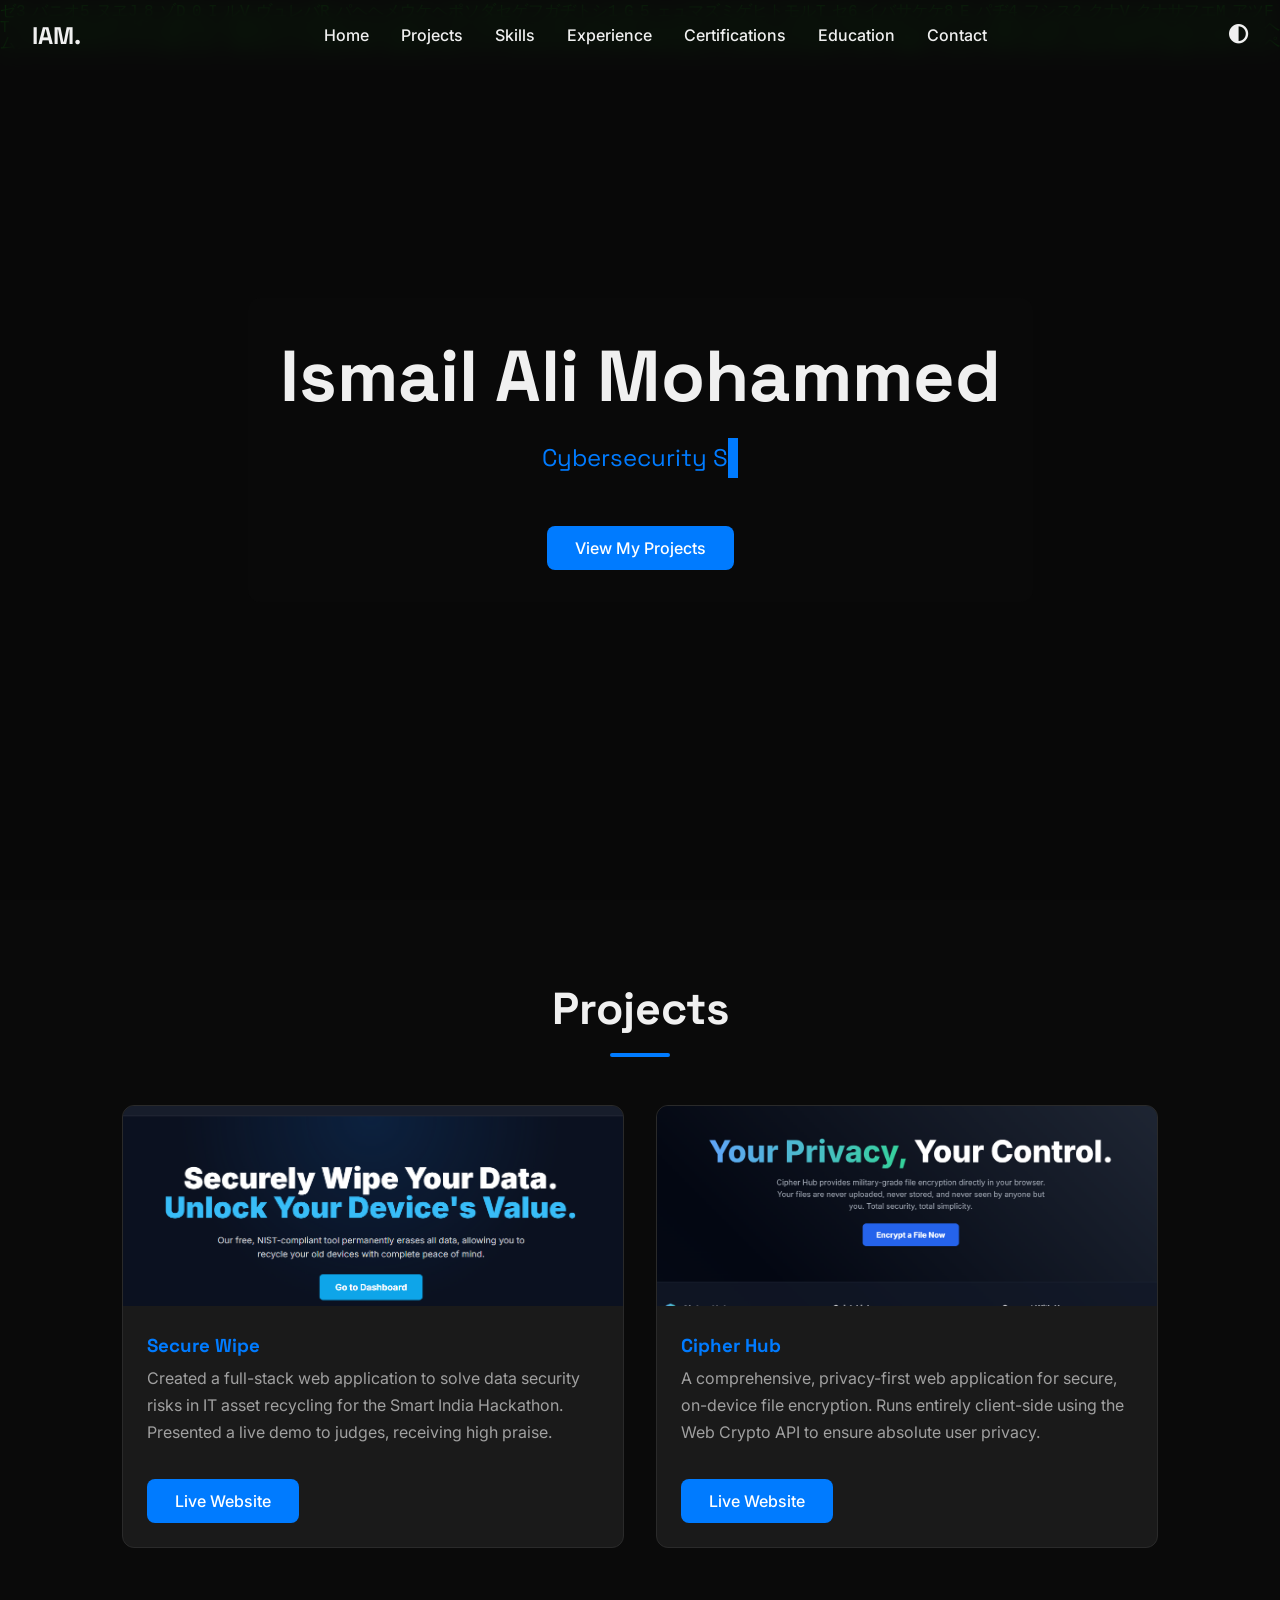
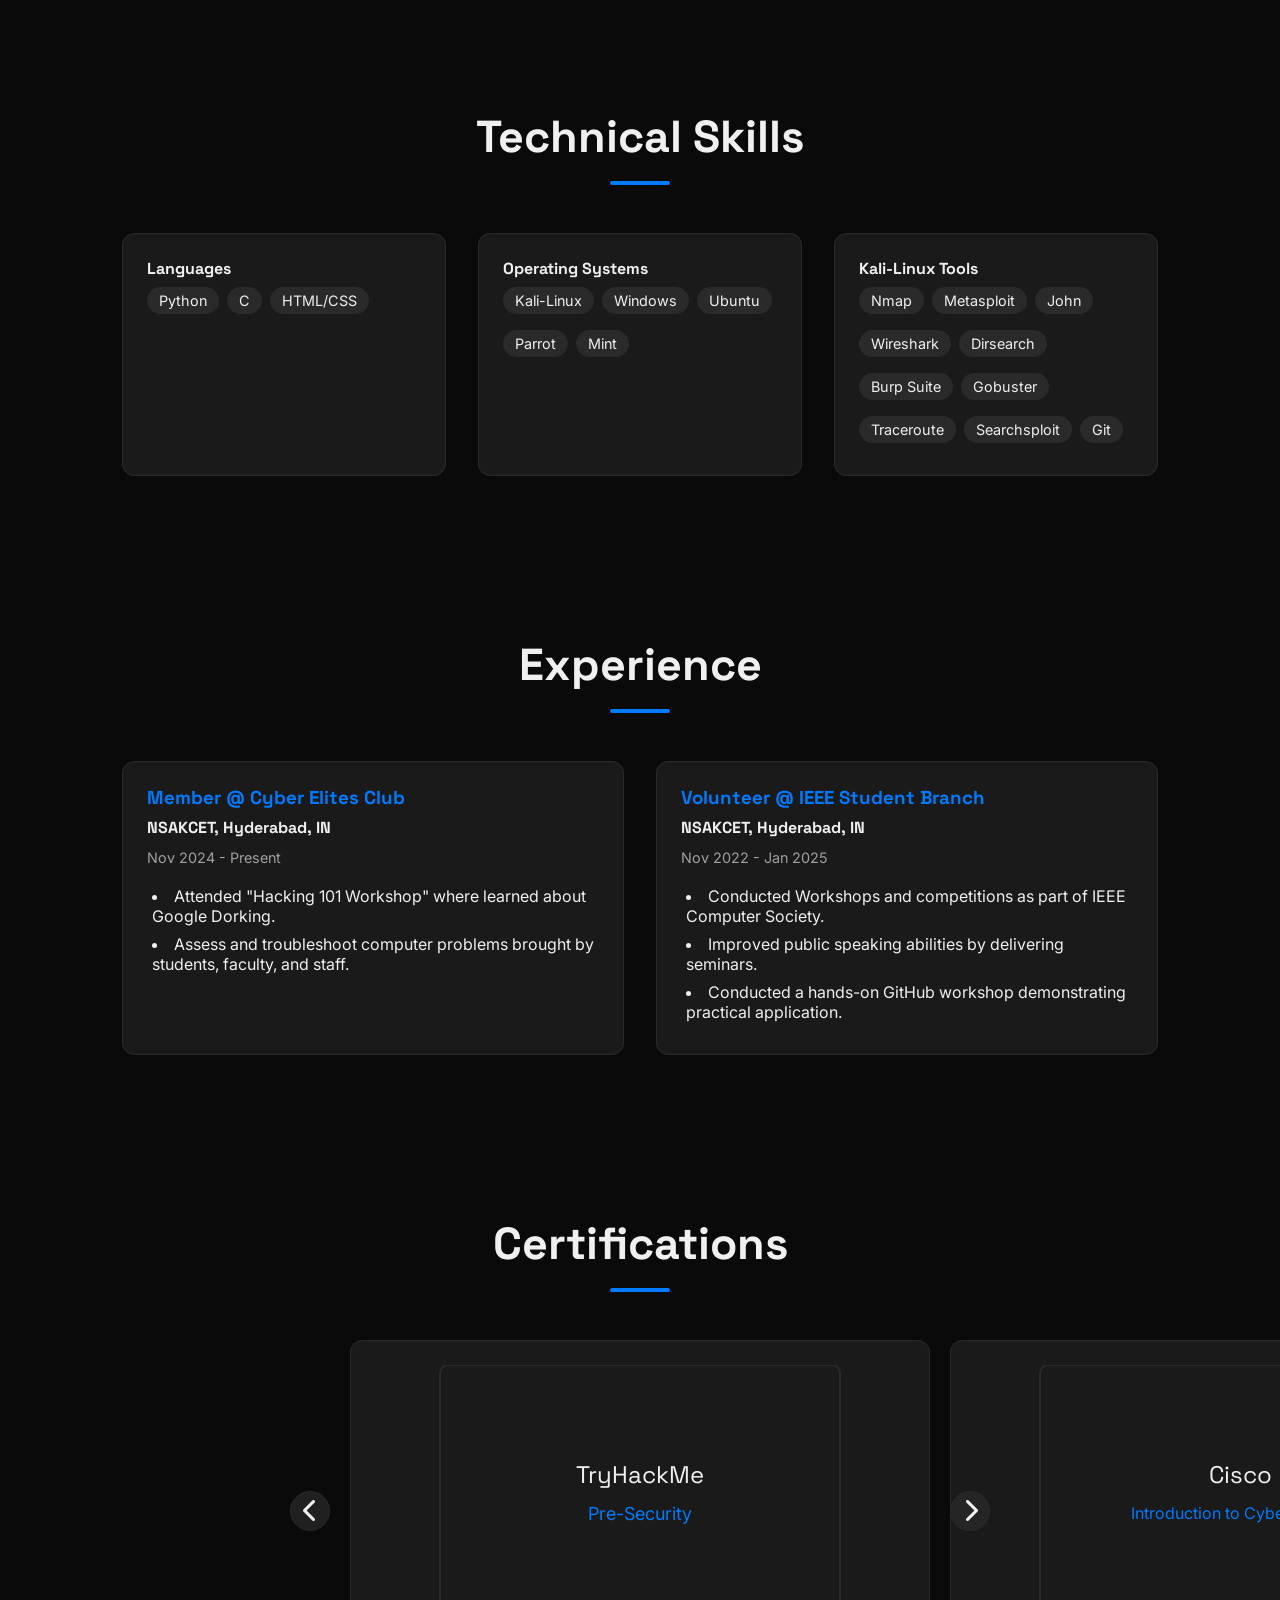
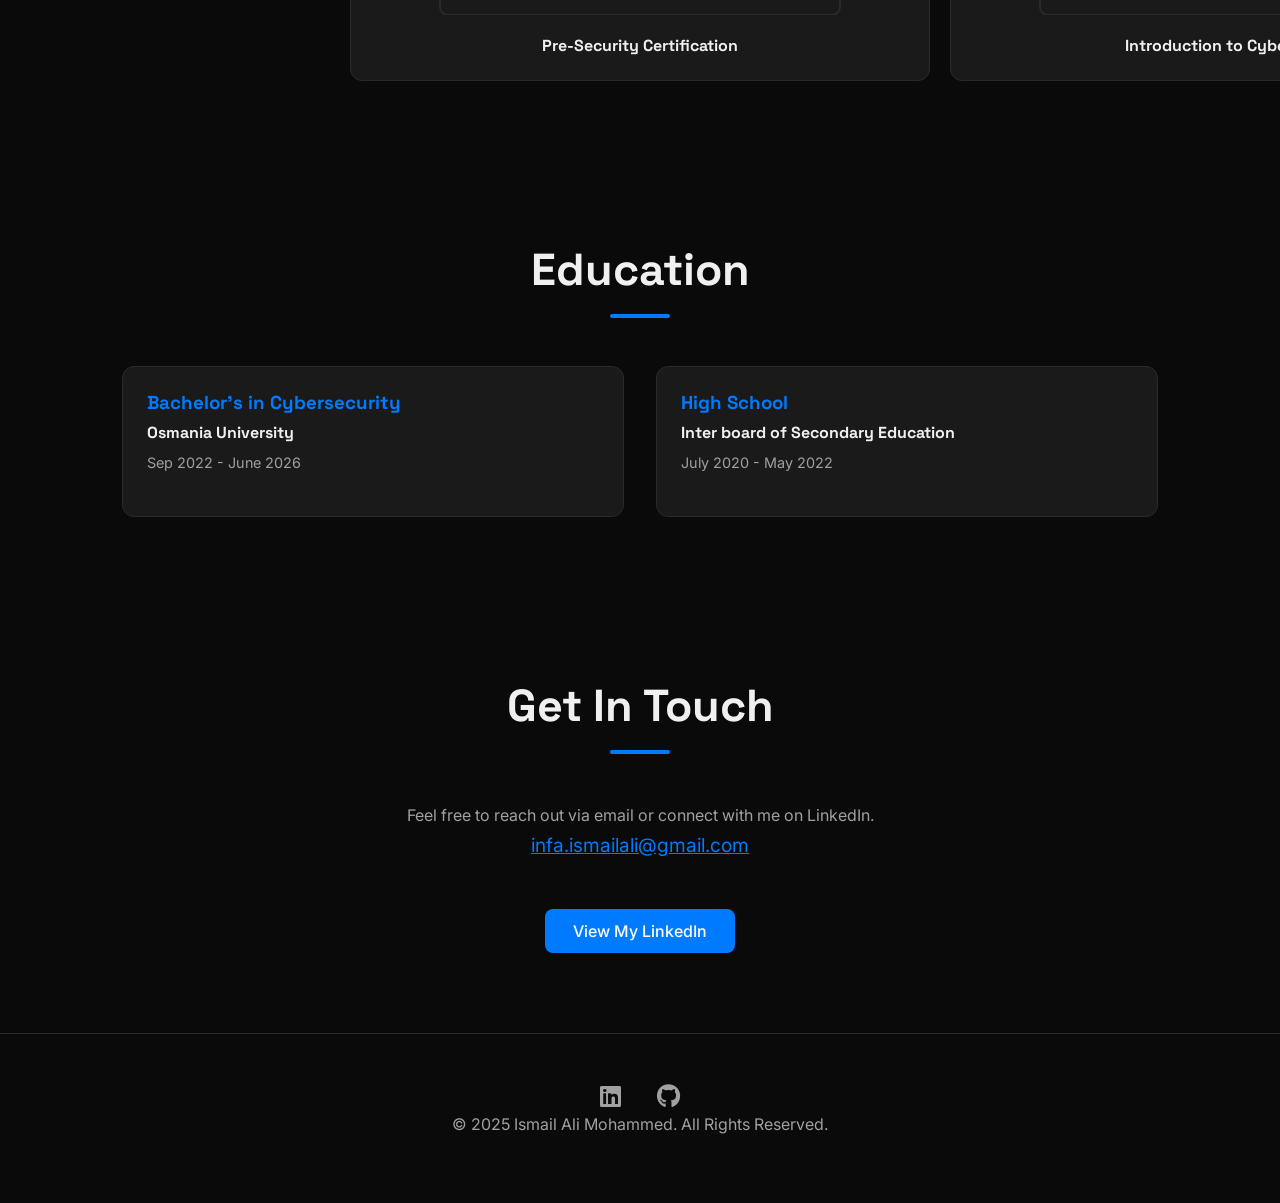
==== commit 042f96f1: "Modified HTML and Favicons Path" ====
--- a/index.html
+++ b/index.html
@@ -14,10 +14,14 @@
     <link href="https://fonts.googleapis.com/css2?family=Space+Grotesk:wght@400;500;700&family=Inter:wght@400;500&display=swap" rel="stylesheet">
     <link rel="stylesheet" href="https://cdnjs.cloudflare.com/ajax/libs/font-awesome/6.5.2/css/all.min.css">
     <link rel="stylesheet" href="styles.css">
-    <link rel="apple-touch-icon" sizes="180x180" href="/apple-touch-icon.png">
+    <link rel="apple-touch-icon" sizes="180x180" href="Pictures/Favicons/apple-touch-icon.png">
+    <link rel="icon" type="image/png" sizes="32x32" href="Pictures/Favicons/favicon-32x32.png">
+    <link rel="icon" type="image/png" sizes="16x16" href="Pictures/Favicons/favicon-16x16.png">
+    <link rel="manifest" href="Pictures/Favicons/site.webmanifest">
+    <!-- <link rel="apple-touch-icon" sizes="180x180" href="/apple-touch-icon.png">
     <link rel="icon" type="image/png" sizes="32x32" href="/favicon-32x32.png">
     <link rel="icon" type="image/png" sizes="16x16" href="/favicon-16x16.png">
-    <link rel="manifest" href="/site.webmanifest">
+    <link rel="manifest" href="/site.webmanifest"> -->
 
 </head>
 <body>
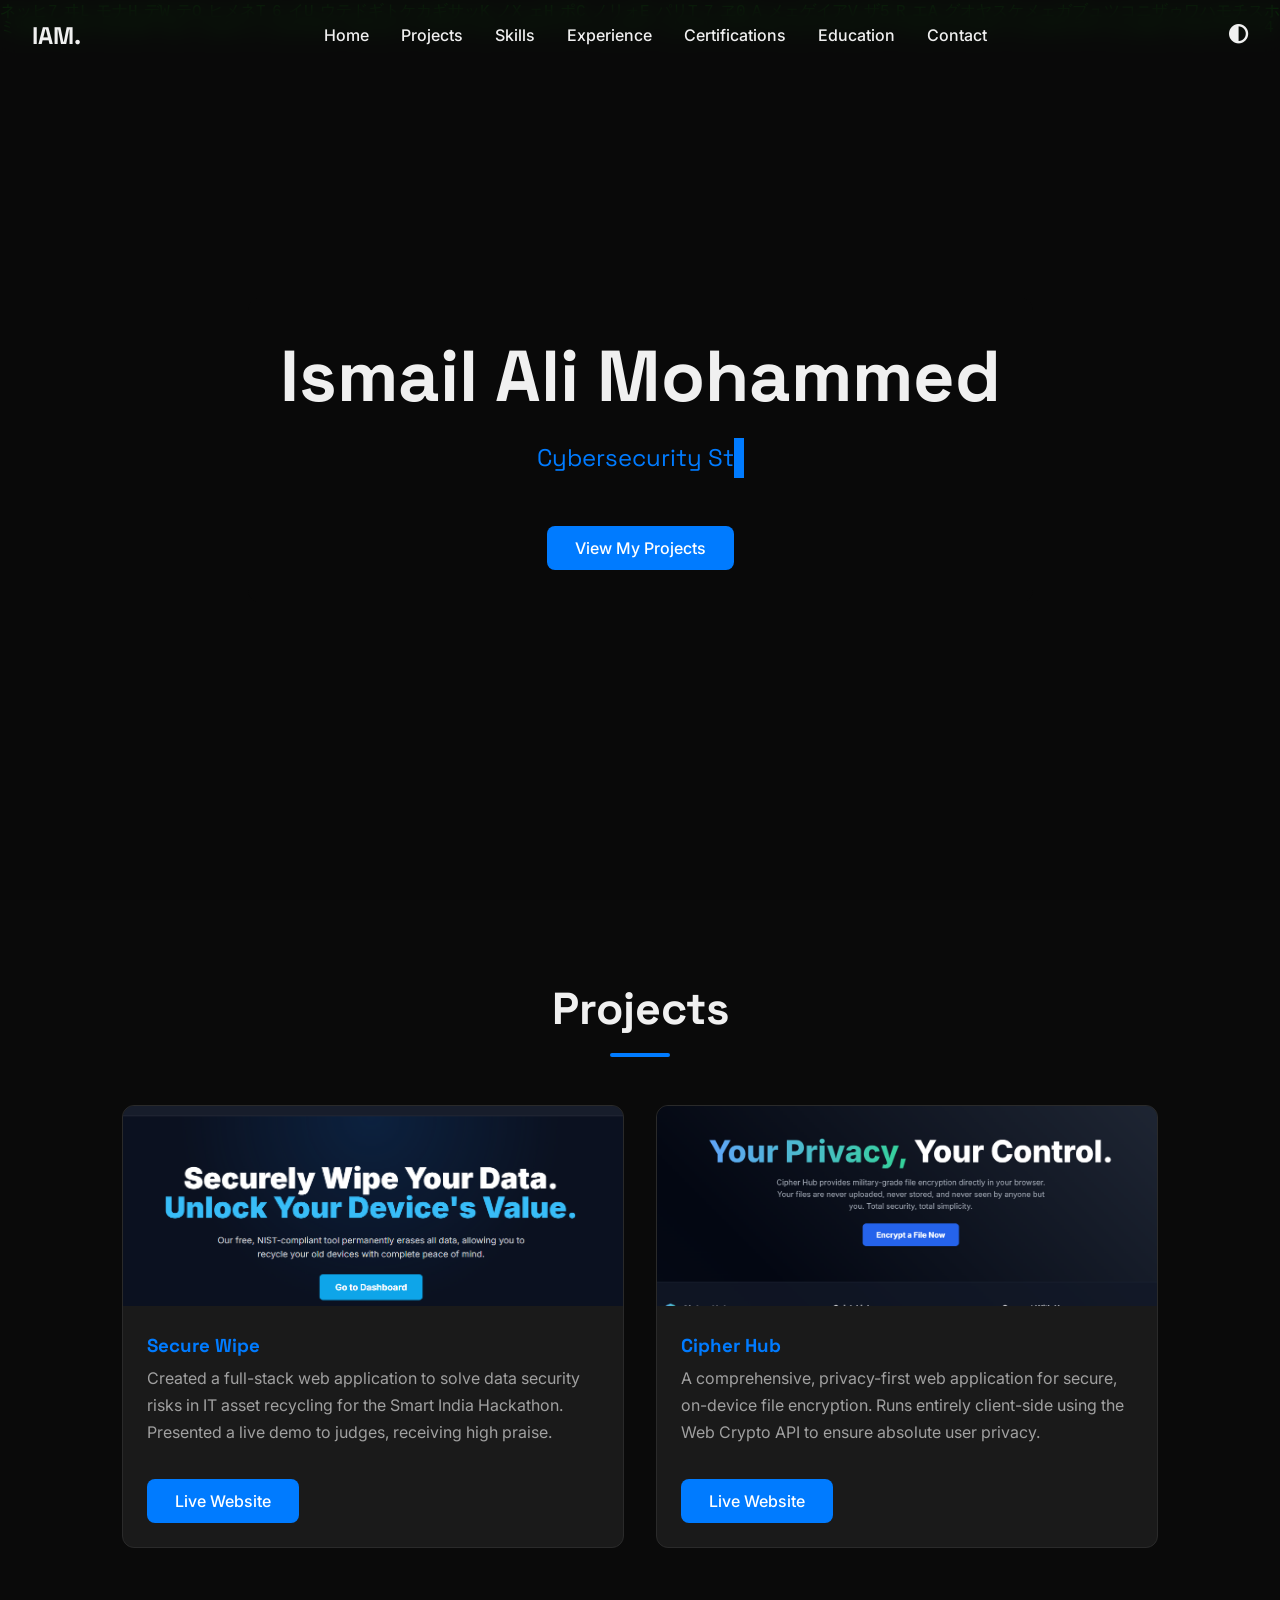
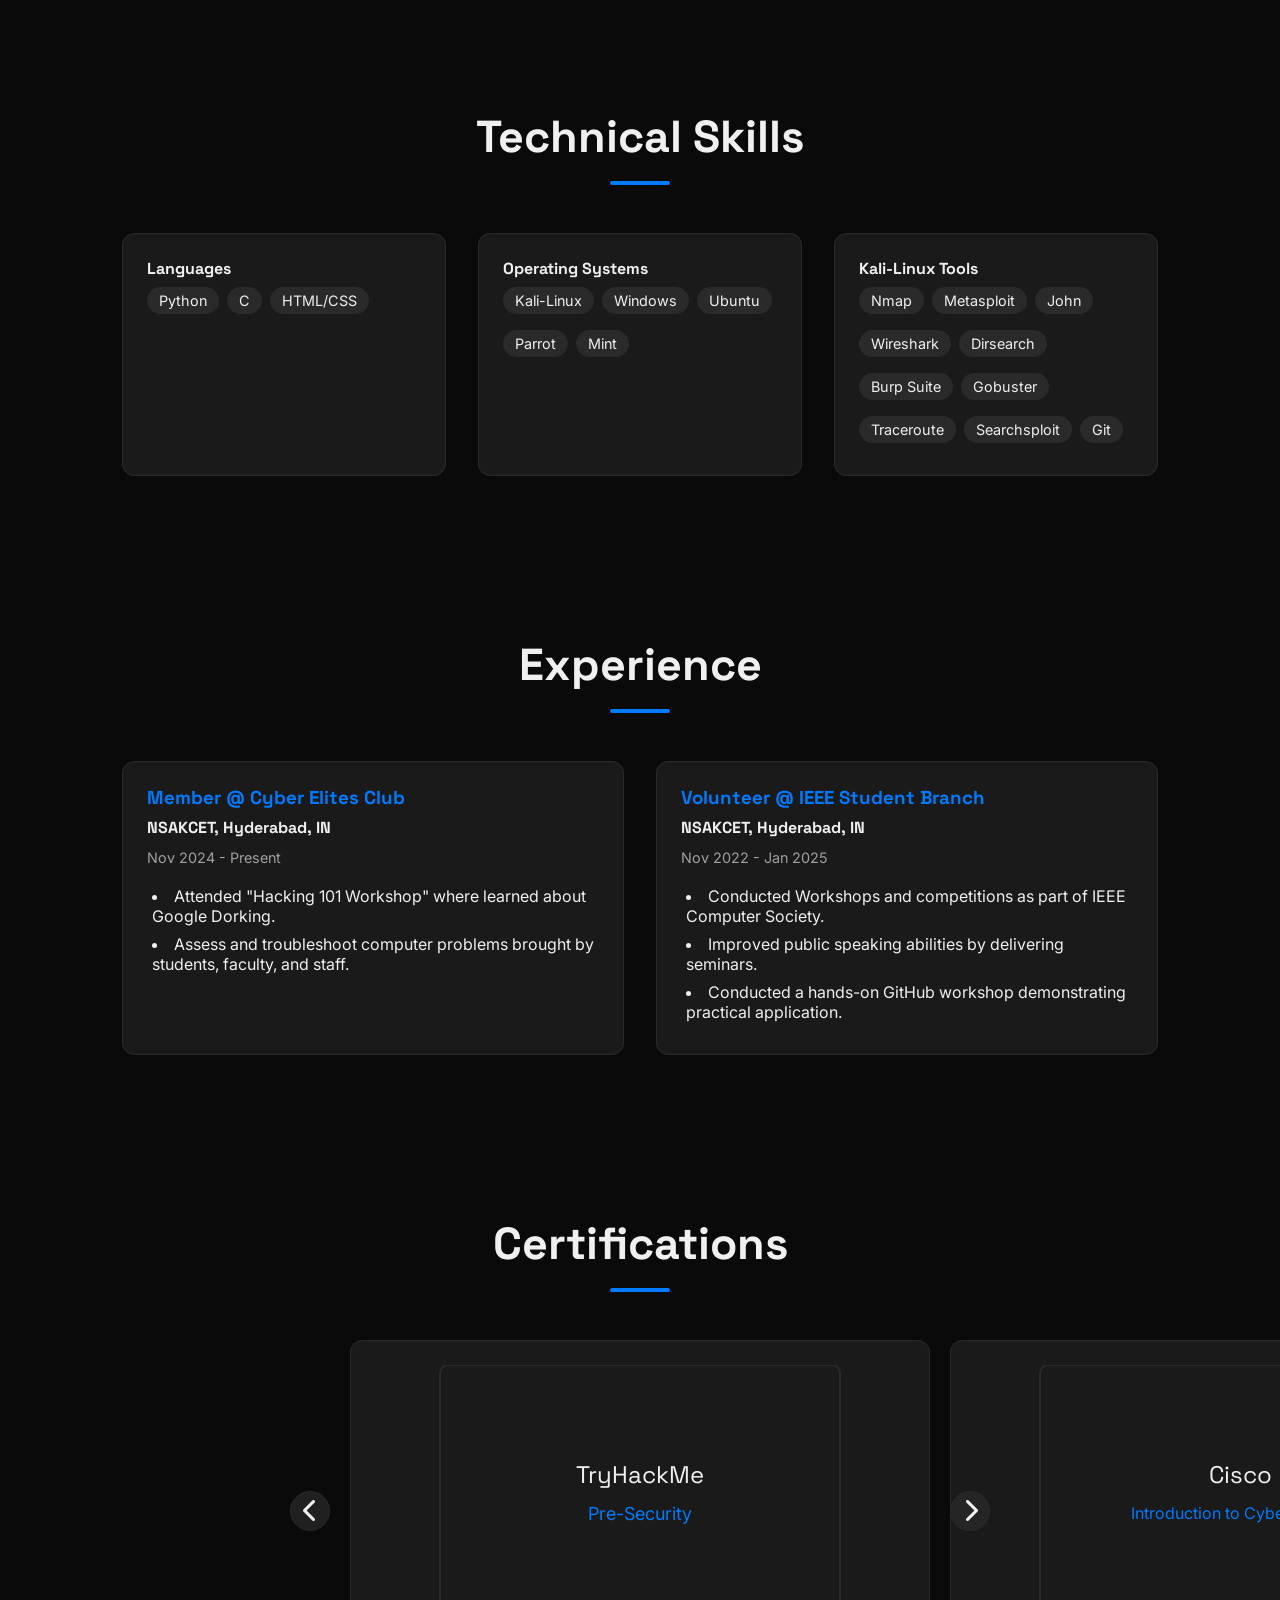
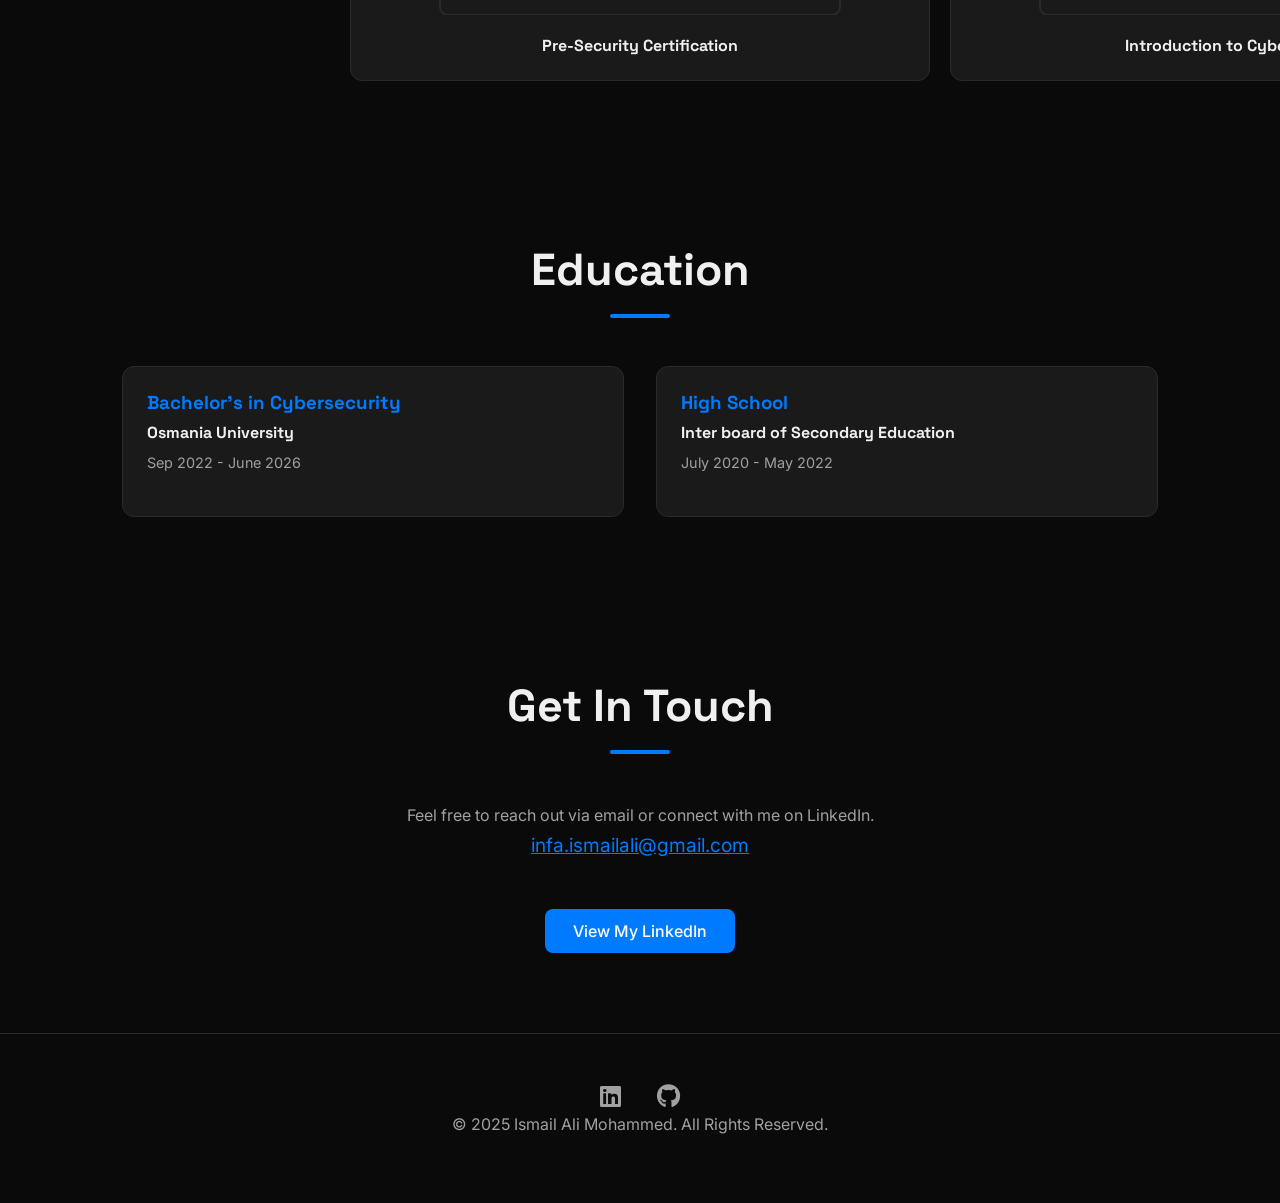
==== commit 03c93865: "Added .ico file in code" ====
--- a/index.html
+++ b/index.html
@@ -15,6 +15,7 @@
     <link rel="stylesheet" href="https://cdnjs.cloudflare.com/ajax/libs/font-awesome/6.5.2/css/all.min.css">
     <link rel="stylesheet" href="styles.css">
     <link rel="apple-touch-icon" sizes="180x180" href="Pictures/Favicons/apple-touch-icon.png">
+    <link rel="icon" type="image/x-icon" href="Pictures/Favicons/favicon.ico">
     <link rel="icon" type="image/png" sizes="32x32" href="Pictures/Favicons/favicon-32x32.png">
     <link rel="icon" type="image/png" sizes="16x16" href="Pictures/Favicons/favicon-16x16.png">
     <link rel="manifest" href="Pictures/Favicons/site.webmanifest">
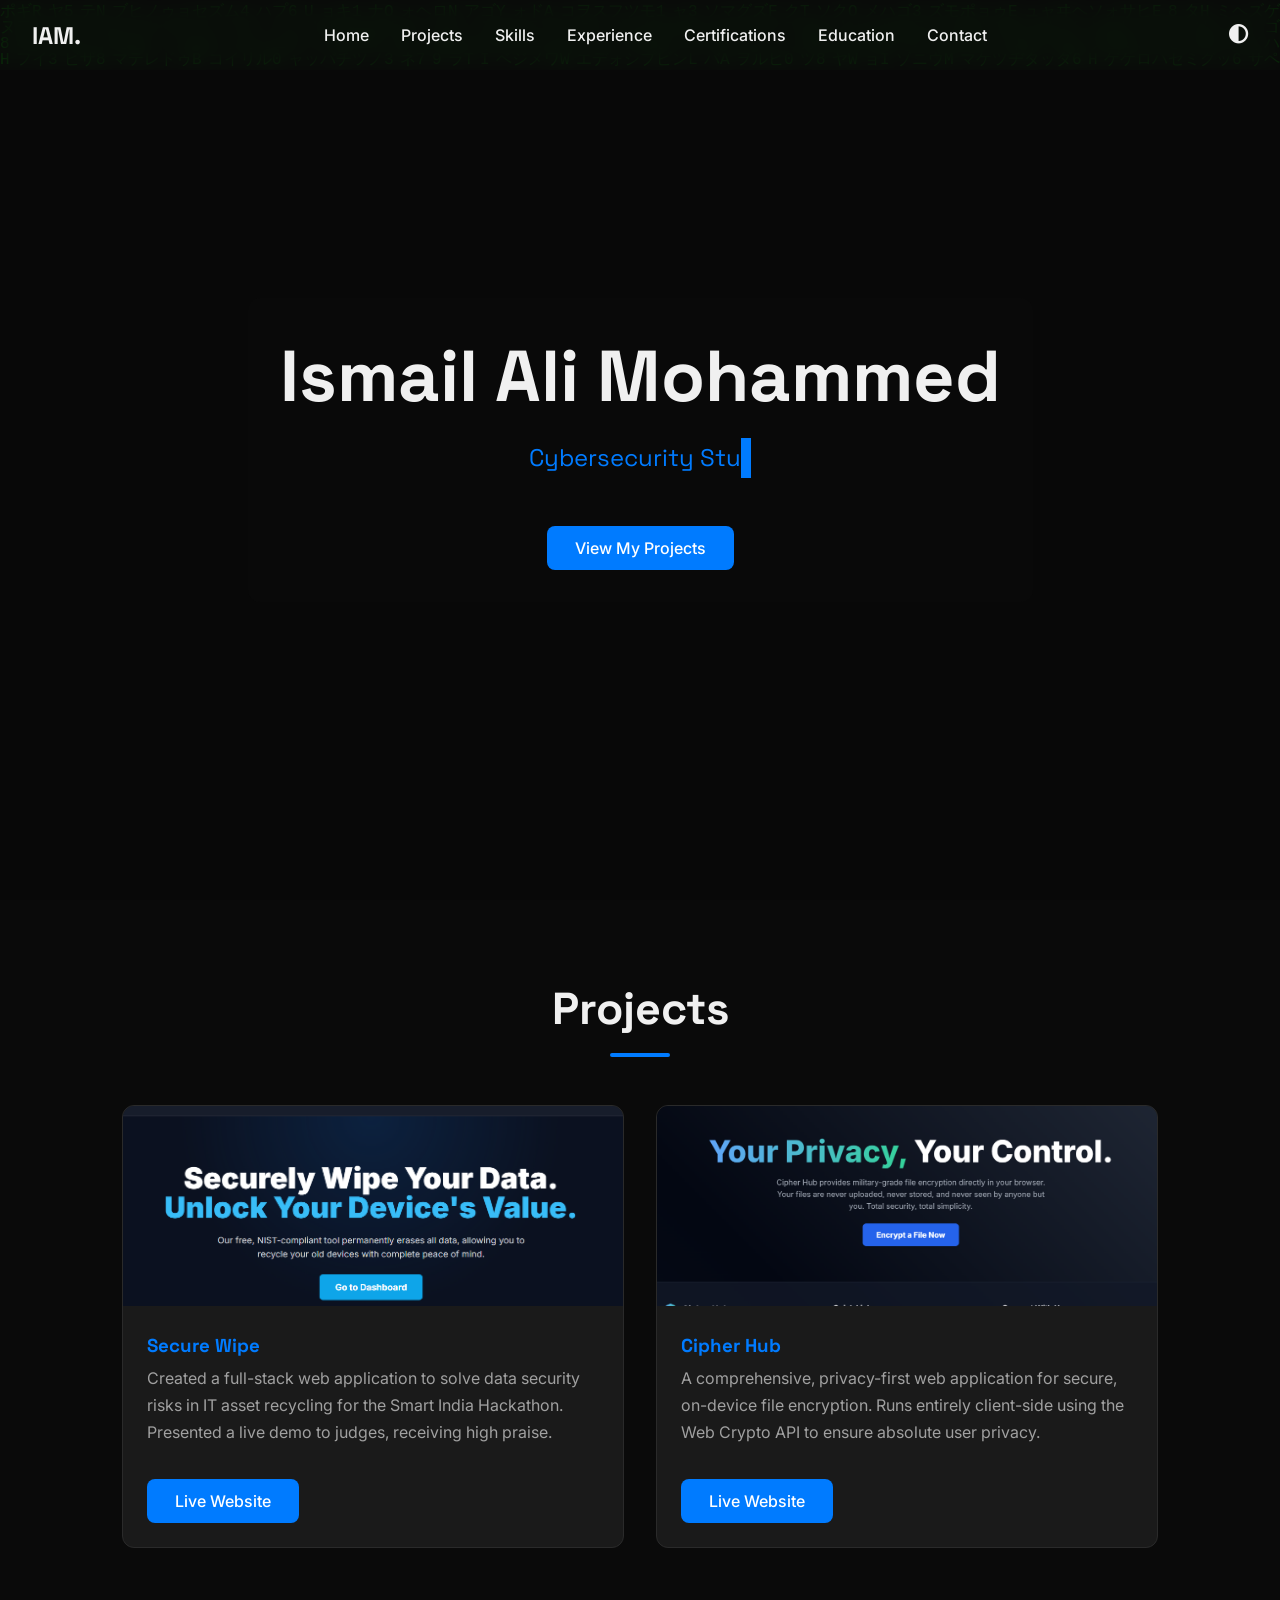
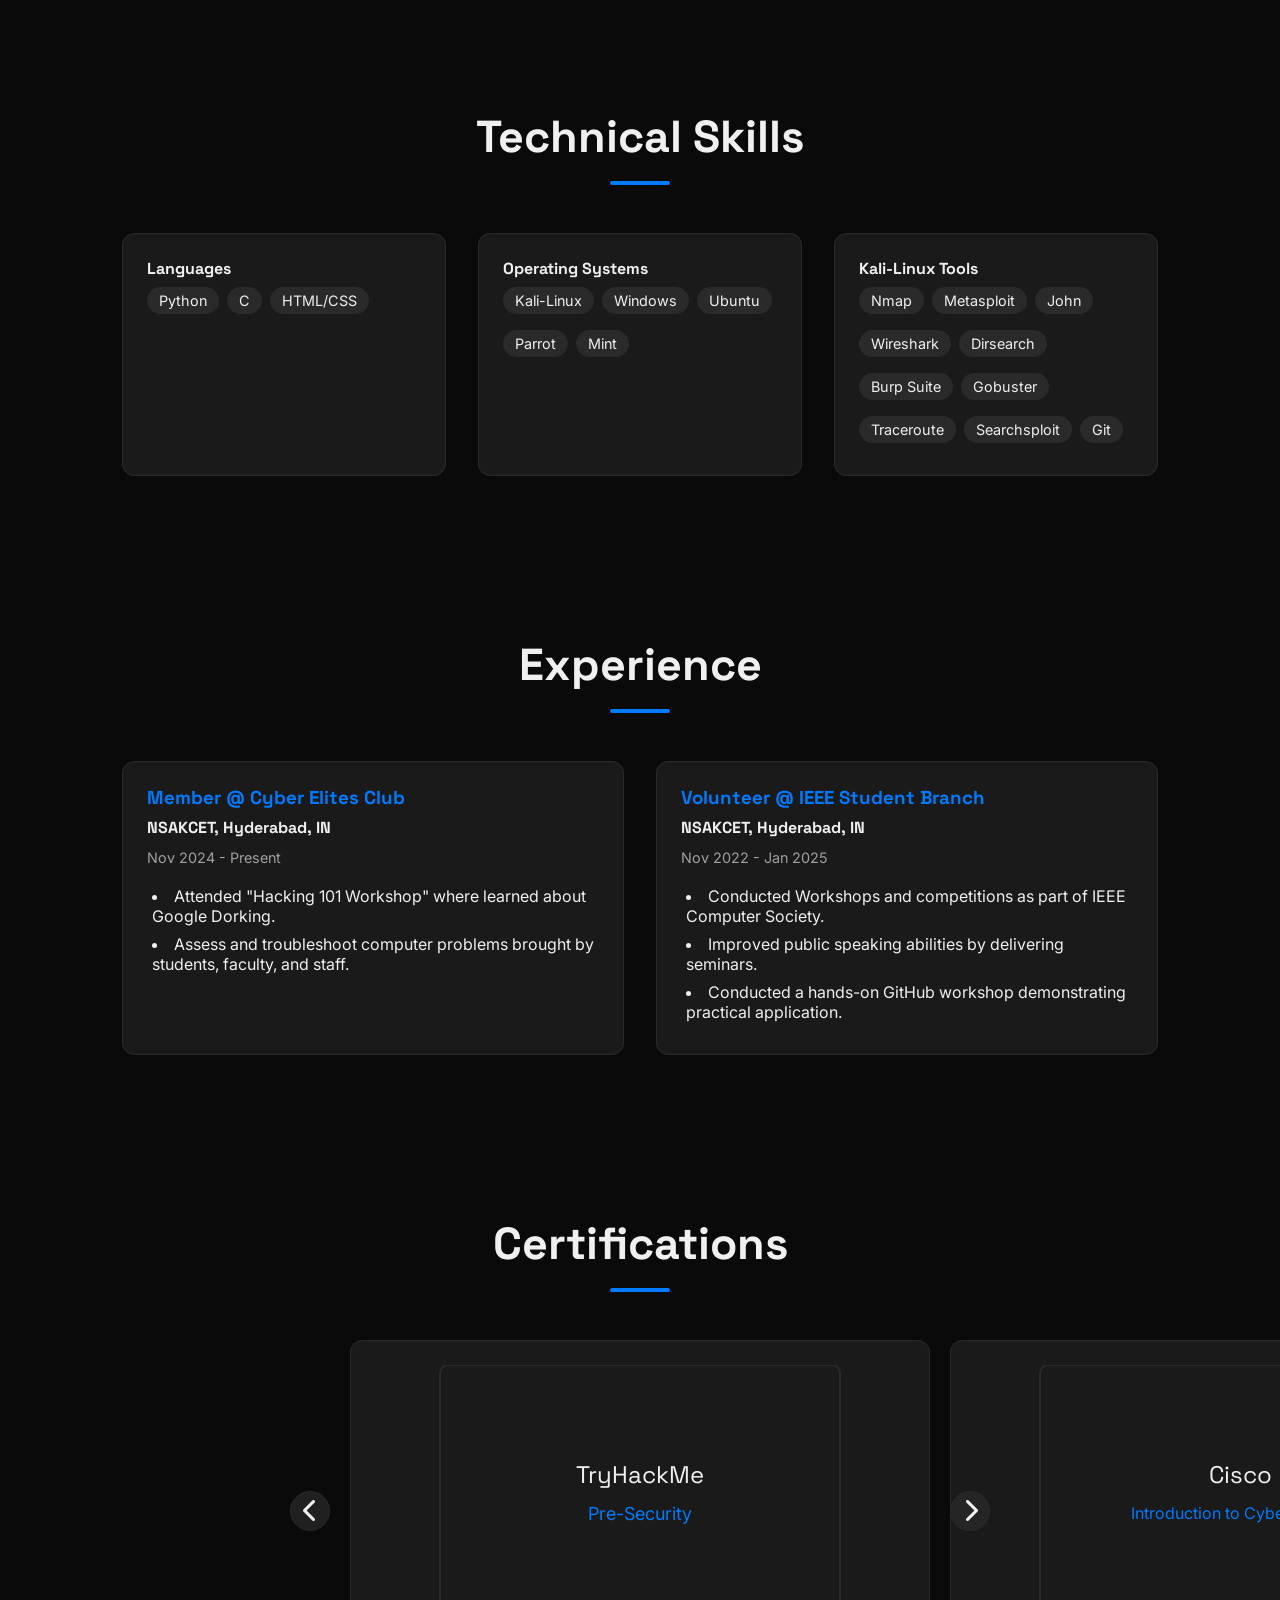
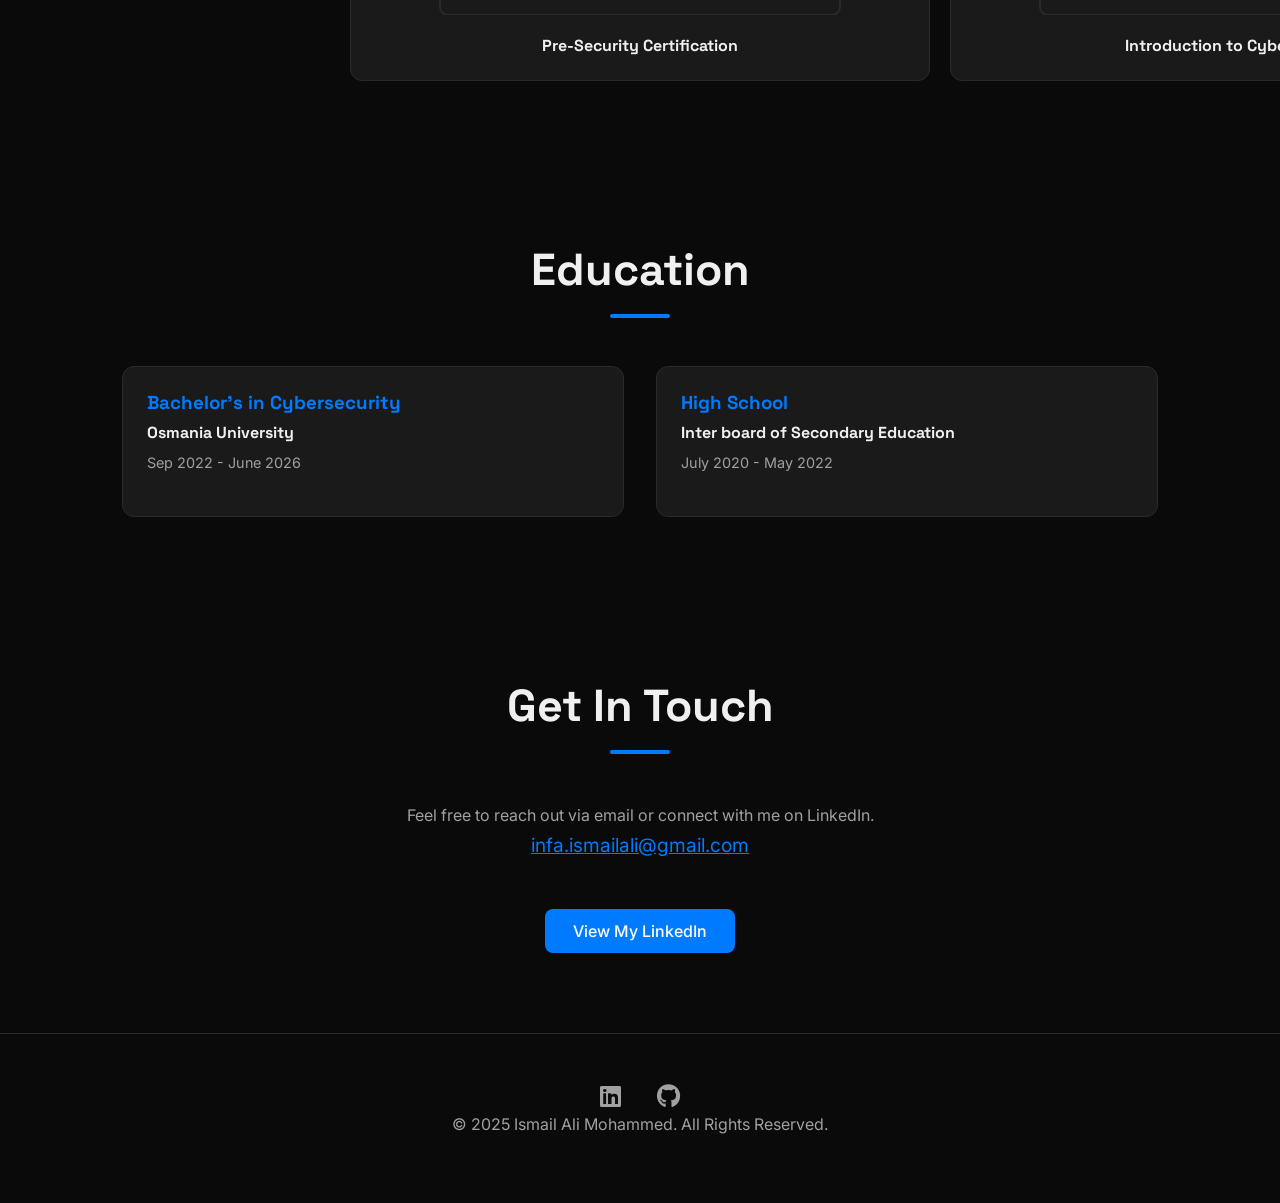
==== commit 5e837e54: "Changed Pictures to Resources" ====
--- a/index.html
+++ b/index.html
@@ -14,11 +14,11 @@
     <link href="https://fonts.googleapis.com/css2?family=Space+Grotesk:wght@400;500;700&family=Inter:wght@400;500&display=swap" rel="stylesheet">
     <link rel="stylesheet" href="https://cdnjs.cloudflare.com/ajax/libs/font-awesome/6.5.2/css/all.min.css">
     <link rel="stylesheet" href="styles.css">
-    <link rel="apple-touch-icon" sizes="180x180" href="Pictures/Favicons/apple-touch-icon.png">
-    <link rel="icon" type="image/x-icon" href="Pictures/Favicons/favicon.ico">
-    <link rel="icon" type="image/png" sizes="32x32" href="Pictures/Favicons/favicon-32x32.png">
-    <link rel="icon" type="image/png" sizes="16x16" href="Pictures/Favicons/favicon-16x16.png">
-    <link rel="manifest" href="Pictures/Favicons/site.webmanifest">
+    <link rel="apple-touch-icon" sizes="180x180" href="Resources/Favicons/apple-touch-icon.png">
+    <link rel="icon" type="image/x-icon" href="Resources/Favicons/favicon.ico">
+    <link rel="icon" type="image/png" sizes="32x32" href="Resources/Favicons/favicon-32x32.png">
+    <link rel="icon" type="image/png" sizes="16x16" href="Resources/Favicons/favicon-16x16.png">
+    <link rel="manifest" href="Resources/Favicons/site.webmanifest">
     <!-- <link rel="apple-touch-icon" sizes="180x180" href="/apple-touch-icon.png">
     <link rel="icon" type="image/png" sizes="32x32" href="/favicon-32x32.png">
     <link rel="icon" type="image/png" sizes="16x16" href="/favicon-16x16.png">
@@ -60,13 +60,13 @@
             <h2>Projects</h2>
             <div class="grid">
                 <div class="card project-card">
-                    <img src="Pictures/Project_Website_Screenshot/secure-wipe.png" alt="Secure Wipe Project">
+                    <img src="Resources/Project_Website_Screenshot/secure-wipe.png" alt="Secure Wipe Project">
                     <h3>Secure Wipe</h3>
                     <p>Created a full-stack web application to solve data security risks in IT asset recycling for the Smart India Hackathon. Presented a live demo to judges, receiving high praise.</p>
                     <a href="https://secure-wipe.vercel.app/" target="_blank" class="btn btn-primary">Live Website</a>
                 </div>
                 <div class="card project-card">
-                    <img src="Pictures/Project_Website_Screenshot/cipher-hub.png" alt="Cipher Hub Project">
+                    <img src="Resources/Project_Website_Screenshot/cipher-hub.png" alt="Cipher Hub Project">
                     <h3>Cipher Hub</h3>
                     <p>A comprehensive, privacy-first web application for secure, on-device file encryption. Runs entirely client-side using the Web Crypto API to ensure absolute user privacy.</p>
                     <a href="https://cipherhub-web.vercel.app/#home" target="_blank" class="btn btn-primary">Live Website</a>
--- a/styles.css
+++ b/styles.css
@@ -387,7 +387,25 @@
     margin: 0 1rem; 
     transition: color 0.3s ease; 
 }
-
+/* --- Light Mode Card Text Fix --- */
+.light-mode .card h3 {
+    color: #0056b3; /* A darker, more readable blue */
+}
+
+.light-mode .card p {
+    color: #333; /* A standard dark gray for excellent readability */
+}
+/* --- Light Mode Hero Text Fix --- */
+.light-mode .hero-content h1 {
+    color: #f0f0f0; /* Keeps your name white on the dark hero background */
+}
+/* --- Light Mode Navbar Text Fix --- */
+.light-mode .nav-logo,
+.light-mode .nav-links a,
+.light-mode #theme-toggle,
+.light-mode .hamburger {
+    color: #f0f0f0; /* Forces the navbar text/icons to always be white */
+}
 /* --- MOBILE RESPONSIVENESS --- */
 @media (max-width: 768px) {
     .container {
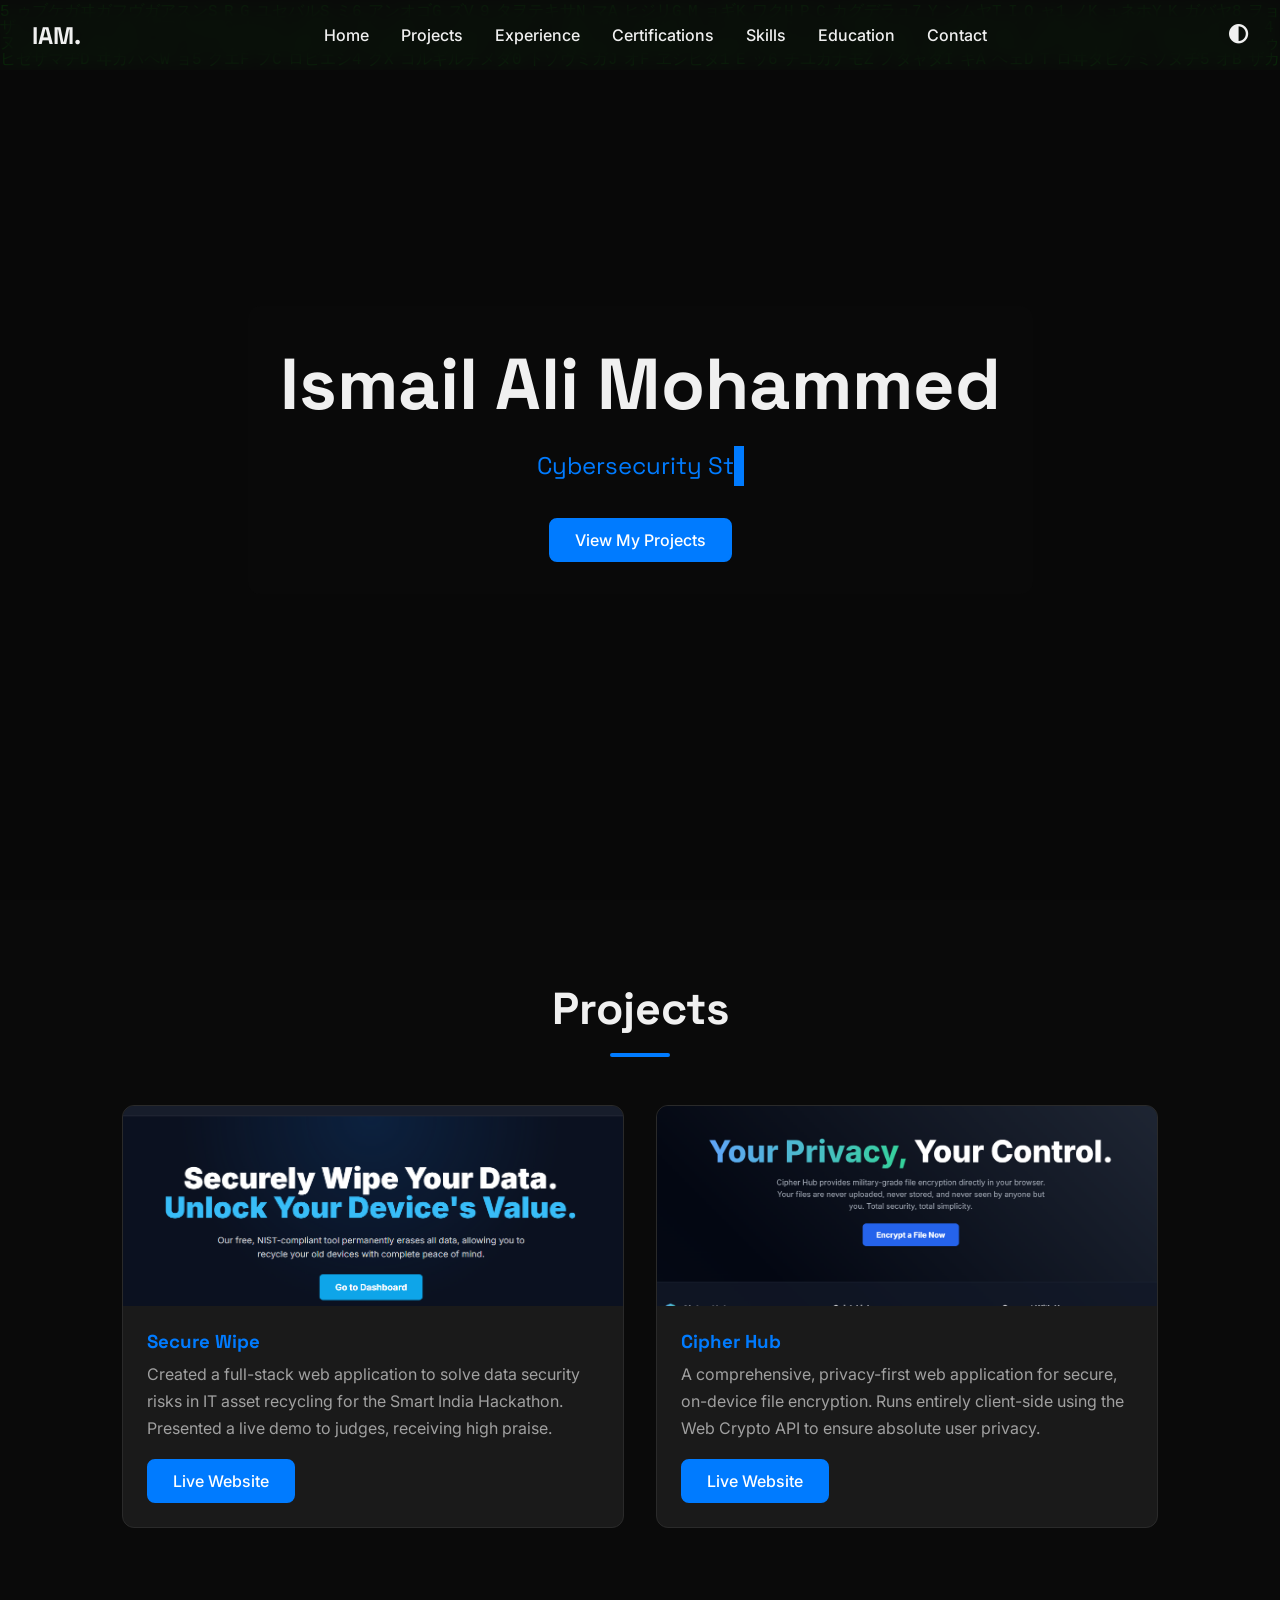
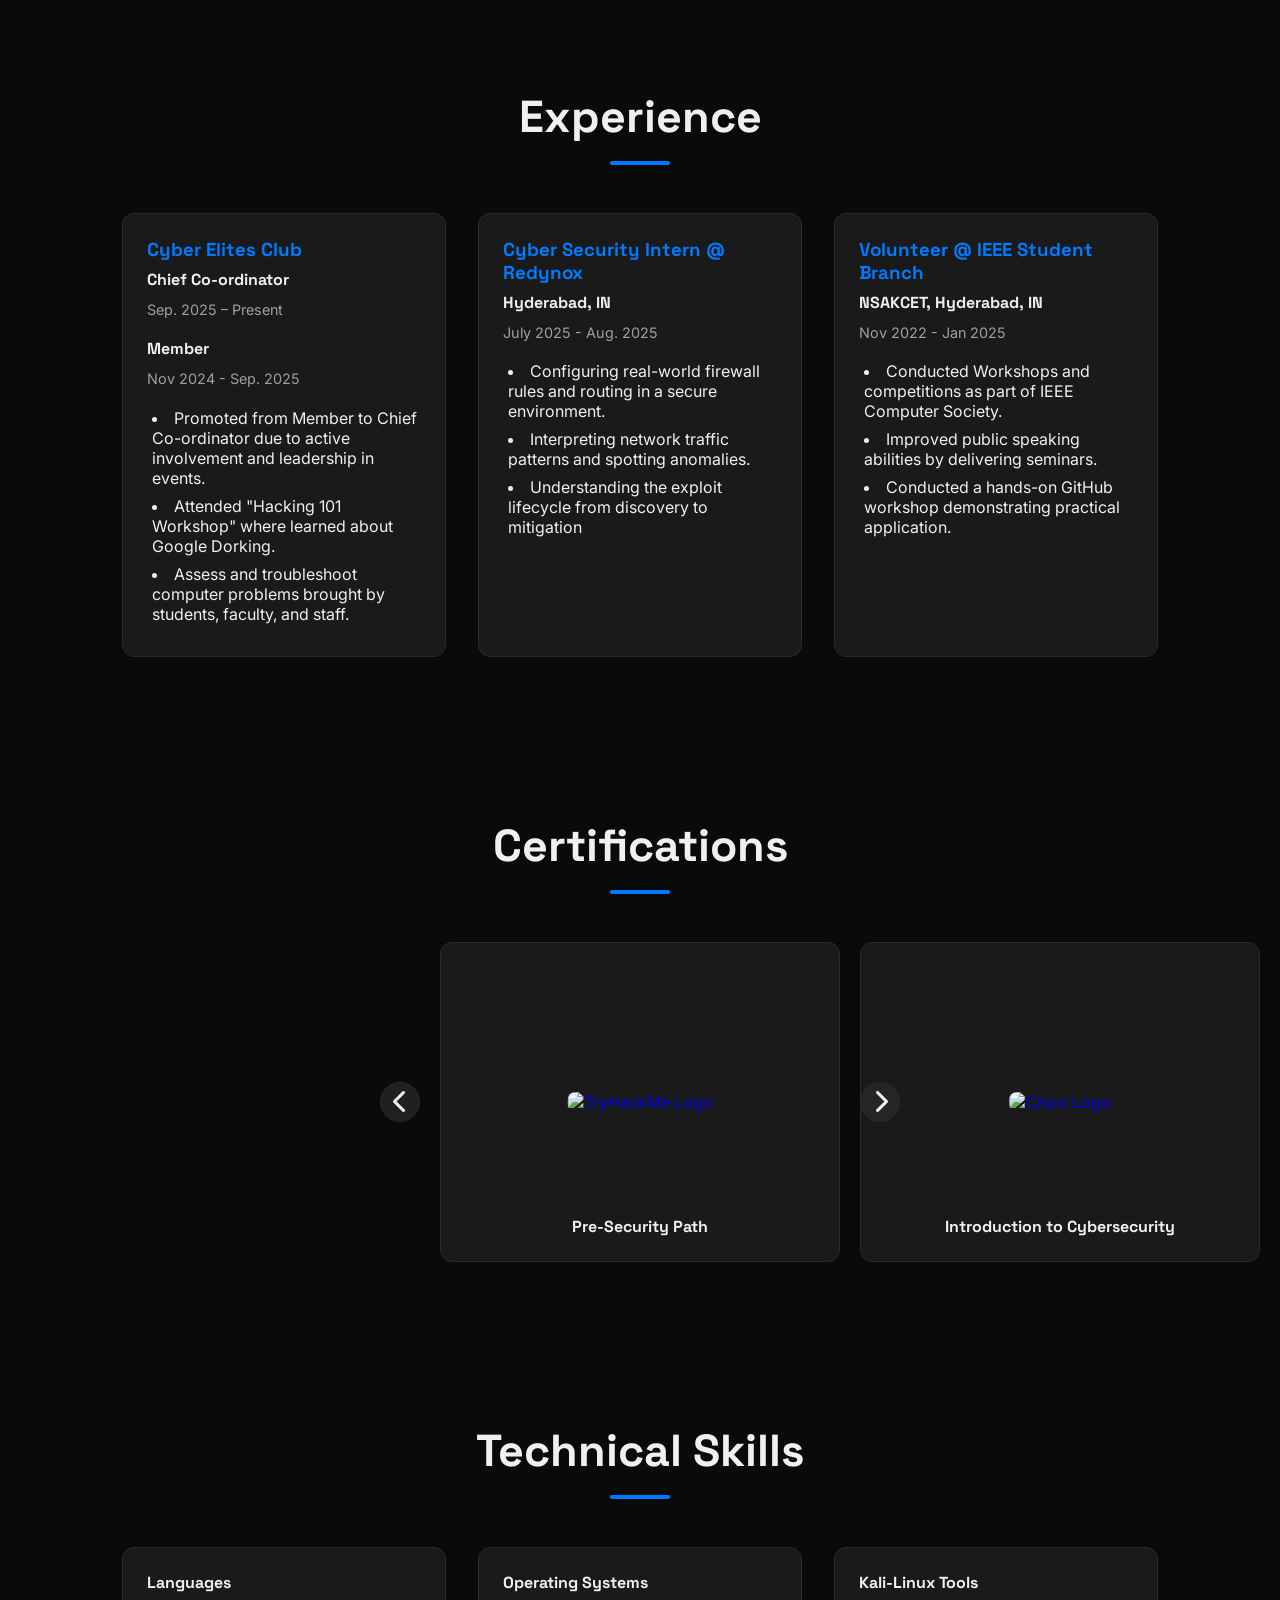
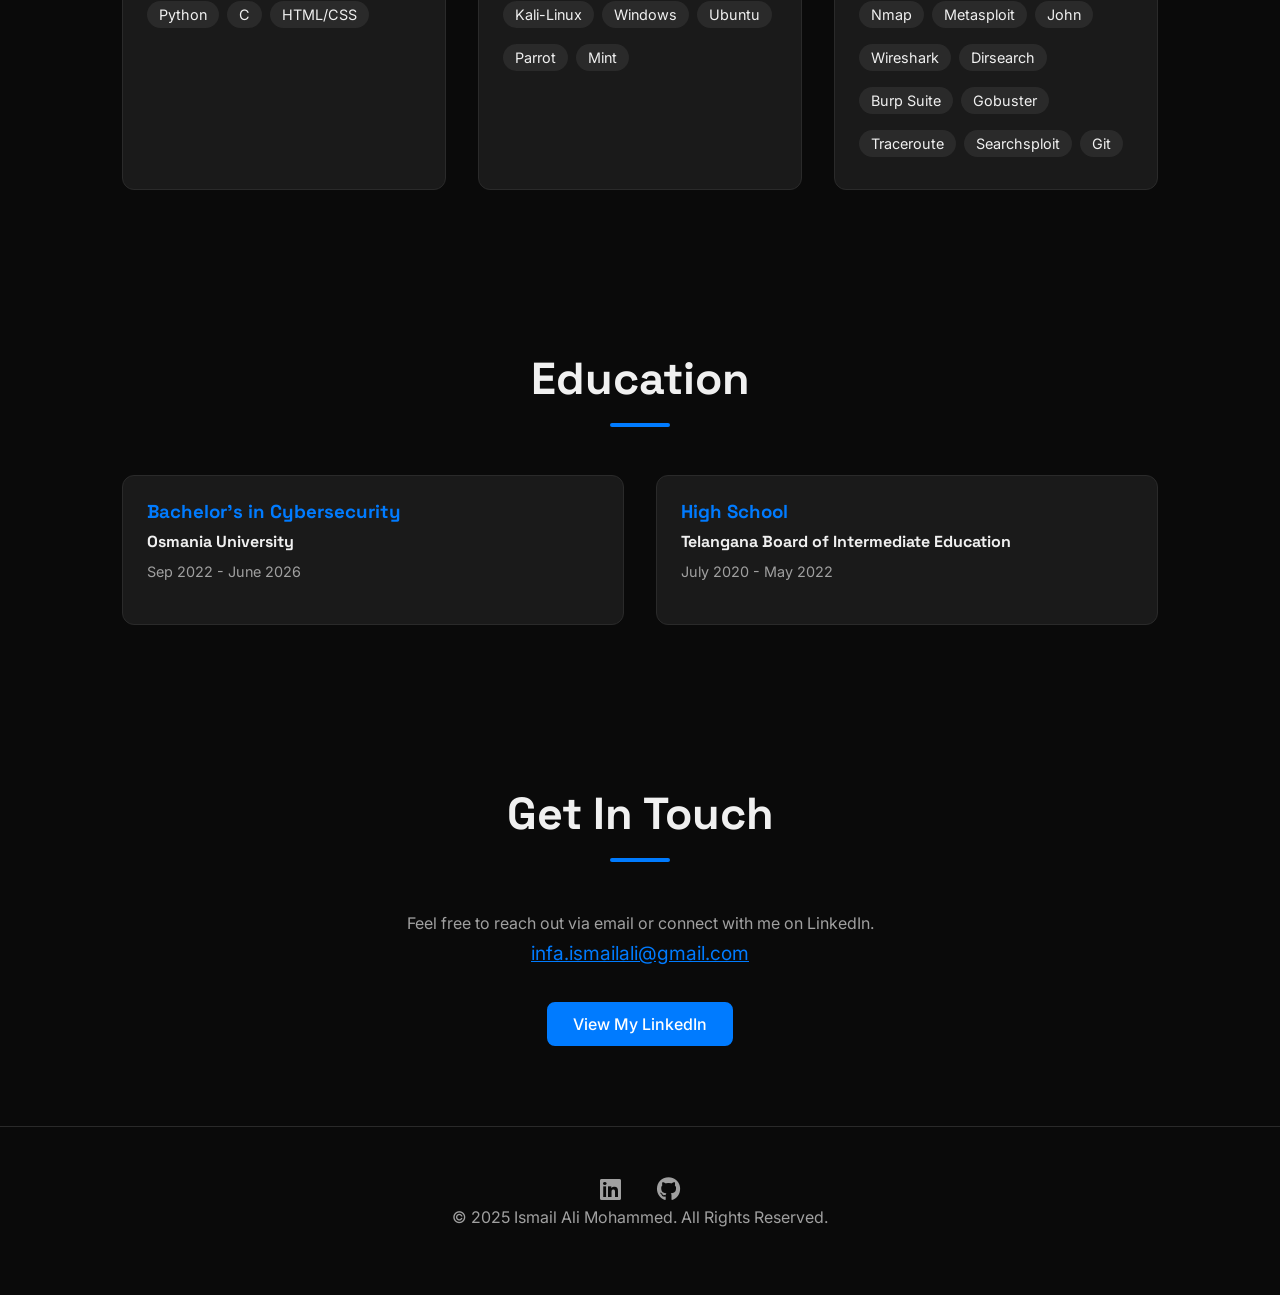
==== commit 3e051050: "Added Experience and Hovering effect in Certification" ====
--- a/index.html
+++ b/index.html
@@ -4,7 +4,7 @@
     <meta charset="UTF-8">
     <meta name="viewport" content="width=device-width, initial-scale=1.0">
     
-    <title>Ismail Ali Mohammed | Aspiring SOC Analyst, Bug Bounty Hunter</title>
+    <s><title>IAM.</title></s>
     <meta name="description" content="Personal portfolio of Ismail Ali Mohammed, showcasing projects like Secure Wipe and Cipher Hub, and skills in Python, cybersecurity, and web development.">
     <meta name="keywords" content="Ismail Ali Mohammed, cybersecurity, python, flask, portfolio, secure wipe, cipher hub">
     <meta name="author" content="Ismail Ali Mohammed">
@@ -19,10 +19,6 @@
     <link rel="icon" type="image/png" sizes="32x32" href="Resources/Favicons/favicon-32x32.png">
     <link rel="icon" type="image/png" sizes="16x16" href="Resources/Favicons/favicon-16x16.png">
     <link rel="manifest" href="Resources/Favicons/site.webmanifest">
-    <!-- <link rel="apple-touch-icon" sizes="180x180" href="/apple-touch-icon.png">
-    <link rel="icon" type="image/png" sizes="32x32" href="/favicon-32x32.png">
-    <link rel="icon" type="image/png" sizes="16x16" href="/favicon-16x16.png">
-    <link rel="manifest" href="/site.webmanifest"> -->
 
 </head>
 <body>
@@ -32,9 +28,9 @@
         <ul class="nav-links" id="nav-links">
             <li><a href="#home">Home</a></li>
             <li><a href="#portfolio">Projects</a></li>
-            <li><a href="#skills">Skills</a></li>
             <li><a href="#experience">Experience</a></li>
             <li><a href="#certifications">Certifications</a></li>
+            <li><a href="#skills">Skills</a></li>
             <li><a href="#education">Education</a></li>
             <li><a href="#contact">Contact</a></li>
         </ul>
@@ -45,14 +41,14 @@
     </nav>
 
     <header class="hero" id="home">
-    <canvas id="matrix-canvas"></canvas>
-    <div class="container">
-        <div class="hero-content reveal">
-            <h1>Ismail Ali Mohammed</h1>
-            <p id="typing-effect" class="tagline"></p>
-            <a href="#portfolio" class="btn btn-primary">View My Projects</a>
+        <canvas id="matrix-canvas"></canvas>
+        <div class="container">
+            <div class="hero-content reveal">
+                <h1>Ismail Ali Mohammed</h1>
+                <p id="typing-effect" class="tagline"></p>
+                <a href="#portfolio" class="btn btn-primary">View My Projects</a>
+            </div>
         </div>
-    </div>
     </header>
 
     <main>
@@ -63,32 +59,27 @@
                     <img src="Resources/Project_Website_Screenshot/secure-wipe.png" alt="Secure Wipe Project">
                     <h3>Secure Wipe</h3>
                     <p>Created a full-stack web application to solve data security risks in IT asset recycling for the Smart India Hackathon. Presented a live demo to judges, receiving high praise.</p>
-                    <a href="https://secure-wipe.vercel.app/" target="_blank" class="btn btn-primary">Live Website</a>
+                    <div class="project-buttons">
+                        <a href="https://secure-wipe.vercel.app/" target="_blank" class="btn btn-primary">Live Website</a>
+                    </div>
                 </div>
                 <div class="card project-card">
                     <img src="Resources/Project_Website_Screenshot/cipher-hub.png" alt="Cipher Hub Project">
                     <h3>Cipher Hub</h3>
                     <p>A comprehensive, privacy-first web application for secure, on-device file encryption. Runs entirely client-side using the Web Crypto API to ensure absolute user privacy.</p>
-                    <a href="https://cipherhub-web.vercel.app/#home" target="_blank" class="btn btn-primary">Live Website</a>
-                </div>
-            </div>
-        </section>
-
-        <section class="container reveal" id="skills">
-            <h2>Technical Skills</h2>
-            <div class="grid">
-                <div class="card skills-card">
-                    <h4>Languages</h4>
-                    <ul><li>Python</li><li>C</li><li>HTML/CSS</li></ul>
-                </div>
-                <div class="card skills-card">
-                    <h4>Operating Systems</h4>
-                    <ul><li>Kali-Linux</li><li>Windows</li><li>Ubuntu</li><li>Parrot</li><li>Mint</li></ul>
-                </div>
-                <div class="card skills-card">
-                    <h4>Kali-Linux Tools</h4>
-                    <ul><li>Nmap</li><li>Metasploit</li><li>John</li><li>Wireshark</li><li>Dirsearch</li><li>Burp Suite</li><li>Gobuster</li><li>Traceroute</li><li>Searchsploit</li><li>Git</li></ul>
-                </div>
+                    <div class="project-buttons">
+                        <a href="https://cipherhub-web.vercel.app/#home" target="_blank" class="btn btn-primary">Live Website</a>
+                    </div>
+                </div>
+                <!-- <div class="card project-card">
+                    <img src="Resources/Project_Website_Screenshot/secure-wipe.png" alt="Exploiting Windows XP Project">
+                    <h3>Exploiting Windows XP</h3>
+                    <p>A detailed documentation and demonstration of exploiting vulnerabilities in legacy Windows XP systems for educational and research purposes.</p>
+                    <div class="project-buttons">
+                        <a href="#" target="_blank" class="btn btn-secondary">Glance Documentation</a>
+                        <a href="#" target="_blank" class="btn btn-primary">Demo Video</a>
+                    </div>
+                </div> -->
             </div>
         </section>
 
@@ -96,12 +87,25 @@
             <h2>Experience</h2>
             <div class="grid">
                 <div class="card">
-                    <h3>Member @ Cyber Elites Club</h3>
-                    <h4>NSAKCET, Hyderabad, IN</h4>
-                    <p class="date">Nov 2024 - Present</p>
+                    <h3>Cyber Elites Club</h3>
+                    <h4>Chief Co-ordinator</h4>
+                    <p class="date">Sep. 2025 – Present</p>
+                    <h4>Member</h4>
+                    <p class="date">Nov 2024 - Sep. 2025</p>
                     <ul>
+                        <li>Promoted from Member to Chief Co-ordinator due to active involvement and leadership in events.</li>
                         <li>Attended "Hacking 101 Workshop" where learned about Google Dorking.</li>
                         <li>Assess and troubleshoot computer problems brought by students, faculty, and staff.</li>
+                    </ul>
+                </div>
+                <div class="card">
+                    <h3>Cyber Security Intern @ Redynox</h3>
+                    <h4>Hyderabad, IN</h4>
+                    <p class="date">July 2025 - Aug. 2025</p>
+                    <ul>
+                        <li>Configuring real-world firewall rules and routing in a secure environment.</li>
+                        <li>Interpreting network traffic patterns and spotting anomalies.</li>
+                        <li>Understanding the exploit lifecycle from discovery to mitigation</li>
                     </ul>
                 </div>
                 <div class="card">
@@ -124,30 +128,61 @@
                     <div class="cert-slide">
                         <a href="https://tryhackme-certificates.s3-eu-west-1.amazonaws.com/THM-KZMZVLCRJI.pdf" target="_blank">
                             <div class="cert-block">
-                                <svg viewBox="0 0 400 250" xmlns="http://www.w3.org/2000/svg" fill="var(--primary-text-color)">
-                                    <rect width="400" height="250" rx="8" fill="var(--card-bg-color)" stroke="var(--border-color)" stroke-width="2"/>
-                                    <text x="50%" y="45%" dominant-baseline="middle" text-anchor="middle" font-size="24" font-family="Space Grotesk">TryHackMe</text>
-                                    <text x="50%" y="60%" dominant-baseline="middle" text-anchor="middle" font-size="18" fill="var(--accent-color)">Pre-Security</text>
-                                </svg>
-                                <h4>Pre-Security Certification</h4>
+                                <img src="Resources/Certifications/Preseecurity THM.png" alt="TryHackMe Pre-Security Certificate" class="cert-full-image">
+                                <img src="Resources/Logos/THM-logo.svg" alt="TryHackMe Logo" class="cert-logo" viewBox="0 0 400 250">
+                                <!-- <svg viewBox="0 0 400 250" xmlns="http://www.w3.org/2000/svg" class="cert-logo">
+                                    <text x="50%" y="45%" dominant-baseline="middle" text-anchor="middle">TryHackMe</text>
+                                    <text x="50%" y="60%" dominant-baseline="middle" text-anchor="middle" class="cert-subtitle">Pre-Security</text>
+                                </svg> -->
+                                <h4>Pre-Security Path</h4>
                             </div>
                         </a>
                     </div>
                     <div class="cert-slide">
                         <a href="https://www.credly.com/badges/2701c9cf-fc76-4bc6-bcd1-2621af250be5" target="_blank">
                              <div class="cert-block">
-                                <svg viewBox="0 0 400 250" xmlns="http://www.w3.org/2000/svg" fill="var(--primary-text-color)">
-                                     <rect width="400" height="250" rx="8" fill="var(--card-bg-color)" stroke="var(--border-color)" stroke-width="2"/>
-                                     <text x="50%" y="45%" dominant-baseline="middle" text-anchor="middle" font-size="24" font-family="Space Grotesk">Cisco</text>
-                                     <text x="50%" y="60%" dominant-baseline="middle" text-anchor="middle" font-size="16" fill="var(--accent-color)">Introduction to Cybersecurity</text>
-                                </svg>
+                                <img src="Resources/Certifications/Introduction to Cyber cisco.png" alt="Cisco Cybersecurity Certificate" class="cert-full-image">
+                                <img src="Resources/Logos/cisco-svgrepo-com.svg" alt="Cisco Logo" class="cert-logo" viewBox="0 0 400 250">                                
+                                <!-- <svg viewBox="0 0 400 250" xmlns="http://www.w3.org/2000/svg" class="cert-logo">
+                                    <text x="50%" y="45%" dominant-baseline="middle" text-anchor="middle">Cisco</text>
+                                    <text x="50%" y="60%" dominant-baseline="middle" text-anchor="middle" class="cert-subtitle">Introduction to Cybersecurity</text>
+                                </svg> -->
                                 <h4>Introduction to Cybersecurity</h4>
                              </div>
                         </a>
                     </div>
+                    <!-- <div class="cert-slide">
+                        <a href="#" target="_blank">
+                            <div class="cert-block">
+                                <img src="#" alt="Microsoft Azure Certificate" class="cert-full-image">
+                                <svg viewBox="0 0 400 250" xmlns="http://www.w3.org/2000/svg" class="cert-logo">
+                                    <text x="50%" y="45%" dominant-baseline="middle" text-anchor="middle">Microsoft</text>
+                                    <text x="50%" y="60%" dominant-baseline="middle" text-anchor="middle" class="cert-subtitle">Azure Fundamentals</text>
+                                </svg>
+                                <h4>Azure Fundamentals</h4>
+                            </div>
+                        </a>
+                    </div> -->
                 </div>
                 <button class="slider-btn prev"><i class="fas fa-chevron-left"></i></button>
                 <button class="slider-btn next"><i class="fas fa-chevron-right"></i></button>
+            </div>
+        </section>
+        <section class="container reveal" id="skills">
+            <h2>Technical Skills</h2>
+            <div class="grid">
+                <div class="card skills-card">
+                    <h4>Languages</h4>
+                    <ul><li>Python</li><li>C</li><li>HTML/CSS</li></ul>
+                </div>
+                <div class="card skills-card">
+                    <h4>Operating Systems</h4>
+                    <ul><li>Kali-Linux</li><li>Windows</li><li>Ubuntu</li><li>Parrot</li><li>Mint</li></ul>
+                </div>
+                <div class="card skills-card">
+                    <h4>Kali-Linux Tools</h4>
+                    <ul><li>Nmap</li><li>Metasploit</li><li>John</li><li>Wireshark</li><li>Dirsearch</li><li>Burp Suite</li><li>Gobuster</li><li>Traceroute</li><li>Searchsploit</li><li>Git</li></ul>
+                </div>
             </div>
         </section>
 
@@ -161,7 +196,7 @@
                 </div>
                 <div class="card">
                     <h3>High School</h3>
-                    <h4>Inter board of Secondary Education</h4>
+                    <h4>Telangana Board of Intermediate Education</h4>
                     <p class="date">July 2020 - May 2022</p>
                 </div>
             </div>
@@ -180,7 +215,7 @@
     <footer class="footer">
         <div class="social-icons">
             <a href="https://linkedin.com/in/ismailali2004" target="_blank"><i class="fab fa-linkedin"></i></a>
-            <a href="#" target="_blank"><i class="fab fa-github"></i></a>
+            <a href="https://github.com/ismailali025" target="_blank"><i class="fab fa-github"></i></a>
         </div>
         <p>&copy; 2025 Ismail Ali Mohammed. All Rights Reserved.</p>
     </footer>
--- a/styles.css
+++ b/styles.css
@@ -23,16 +23,12 @@
 
 /* --- Base Styles --- */
 * { margin: 0; padding: 0; box-sizing: border-box; }
-
-/* THIS IS THE NEW FIX FOR ALL DEVICES */
 html, body {
     overflow-x: hidden;
 }
-
 html { 
     scroll-behavior: smooth; 
 }
-
 body {
     background-color: var(--bg-color);
     color: var(--primary-text-color);
@@ -88,7 +84,7 @@
 /* --- Navigation Bar --- */
 .navbar {
     display: flex; 
-    justify-content: space-between; 
+    justify-content: space-between;
     align-items: center; 
     padding: 0 2rem; 
     height: var(--nav-height);
@@ -146,7 +142,7 @@
     border: none; 
     color: var(--primary-text-color); 
     cursor: pointer; 
-    z-index: 1001; /* Ensure hamburger is above the nav menu */
+    z-index: 1001;
 }
 
 /* --- Hero Section --- */
@@ -159,7 +155,7 @@
     text-align: center; 
     position: relative; 
     overflow: hidden; 
-    padding: 0 1rem; /* Add horizontal padding for small screens */
+    padding: 0 1rem;
 }
 #matrix-canvas { 
     position: absolute; 
@@ -177,12 +173,12 @@
     border-radius: 12px; 
 }
 .hero-content h1 { 
-    font-size: clamp(2.5rem, 8vw, 4.5rem); /* Adjusted clamp for better scaling */
+    font-size: clamp(2.5rem, 8vw, 4.5rem);
     margin-bottom: 1rem; 
 }
 .tagline { 
     font-family: var(--font-main); 
-    font-size: clamp(1.1rem, 4vw, 1.5rem); /* Responsive font size */
+    font-size: clamp(1.1rem, 4vw, 1.5rem);
     color: var(--accent-color); 
     margin-bottom: 2rem; 
     min-height: 2.2rem; 
@@ -197,29 +193,46 @@
     from, to { background-color: transparent } 
     50% { background-color: var(--accent-color); } 
 }
+
+/* --- Buttons --- */
 .btn { 
     text-decoration: none; 
-    padding: 12px 28px; 
+    padding: 10px 24px;
     border-radius: 8px; 
     font-weight: 500; 
-    transition: transform 0.2s ease, background-color 0.2s ease, box-shadow 0.3s ease; 
+    transition: transform 0.2s ease, background-color 0.2s ease, box-shadow 0.3s ease, color 0.2s ease; 
     display: inline-block; 
-    margin-top: 1rem;
+    border: 2px solid transparent;
 }
 .btn-primary { 
     background-color: var(--accent-color); 
+    border-color: var(--accent-color);
     color: #fff; 
 }
 .btn-primary:hover { 
     background-color: var(--accent-hover-color); 
+    border-color: var(--accent-hover-color);
     transform: translateY(-3px); 
     animation: pulse-glow 1.5s infinite; 
+}
+.btn-secondary {
+    background-color: transparent;
+    border-color: var(--accent-color);
+    color: var(--accent-color);
+}
+.btn-secondary:hover {
+    background-color: var(--accent-color);
+    color: #fff;
+    transform: translateY(-3px);
+}
+.light-mode .btn-secondary:hover {
+    color: #fff;
 }
 
 /* --- General Card & Grid Styles --- */
 .grid { 
     display: grid; 
-    grid-template-columns: repeat(auto-fit, minmax(300px, 1fr)); /* Slightly smaller min size */
+    grid-template-columns: repeat(auto-fit, minmax(300px, 1fr));
     gap: 2rem; 
 }
 .card { 
@@ -228,7 +241,9 @@
     border-radius: 12px; 
     overflow: hidden; 
     transition: transform 0.3s, box-shadow 0.3s, border-color 0.3s; 
-    padding: 1.5rem; 
+    padding: 1.5rem;
+    display: flex;
+    flex-direction: column;
 }
 .card:hover { 
     transform: translateY(-8px); 
@@ -263,6 +278,11 @@
     height: 200px; 
     object-fit: cover; 
 }
+.project-buttons {
+    display: flex;
+    gap: 1rem;
+    margin-top: auto; /* Pushes buttons to the bottom of the card */
+}
 
 /* --- Skills --- */
 .skills-card ul { 
@@ -279,15 +299,12 @@
     border-radius: 15px; 
     font-size: 0.9rem; 
 }
-.light-mode .skills-card li { 
-    background-color: #e0e0e0; 
-}
 
 /* --- Certification Slider --- */
 .slider-container { 
     position: relative; 
     width: 100%; 
-    max-width: 600px; 
+    max-width: 420px; 
     margin: 0 auto; 
 }
 .slider-wrapper { 
@@ -299,8 +316,9 @@
     cursor: grabbing; 
 }
 .cert-slide { 
-    flex: 0 0 100%; 
+    flex: 0 0 100%;
     padding: 0 10px; 
+    box-sizing: border-box;
 }
 .cert-slide a { 
     text-decoration: none; 
@@ -311,21 +329,57 @@
     border-radius: 12px; 
     padding: 1.5rem; 
     text-align: center; 
-    transition: transform 0.3s, box-shadow 0.3s; 
+    transition: transform 0.3s ease;
+    height: 320px;
+    position: relative; /* This is the key: makes it a positioning parent */
 }
 .cert-block:hover { 
     transform: translateY(-5px); 
-    box-shadow: 0 0 25px rgba(0, 123, 255, 0.2); 
-}
-.cert-block svg { 
-    width: 100%; 
-    height: auto; 
-    max-height: 250px; 
-    border-radius: 8px; 
-    margin-bottom: 1rem; 
+}
+.cert-block .cert-full-image,
+.cert-block .cert-logo {
+    position: absolute; /* Position the items relative to the block */
+    top: 50%;           /* Move the top edge to the halfway point */
+    left: 50%;          /* Move the left edge to the halfway point */
+    transform: translate(-50%, -50%); /* Shift the item back by half its own size */
+    transition: opacity 0.4s ease-in-out;
+    max-width: calc(100% - 3rem); /* Respect the block's padding */
+    max-height: calc(100% - 6rem); /* Respect padding and leave room for the title */
+    object-fit: contain;
+    border-radius: 8px;
+}
+.cert-block .cert-full-image {
+    opacity: 0;
+}
+.cert-block:hover .cert-full-image {
+    opacity: 1;
+}
+.cert-block:hover .cert-logo {
+    opacity: 0;
+}
+.cert-block .cert-logo {
+    fill: var(--primary-text-color);
+}
+.cert-block .cert-logo text {
+    font-size: 24px;
+    font-family: var(--font-main);
+}
+.cert-block .cert-logo .cert-subtitle {
+    font-size: 16px;
+    fill: var(--accent-color);
 }
 .cert-block h4 { 
-    color: var(--primary-text-color); 
+    position: absolute; /* Position the title at the bottom of the block */
+    bottom: 1.5rem;     /* Set its position from the bottom */
+    left: 1.5rem;       /* Align it within the padding */
+    right: 1.5rem;
+    margin: 0;
+    color: var(--primary-text-color);
+    transition: opacity 0.4s ease-in-out;
+    pointer-events: none;
+}
+.cert-block:hover h4 {
+    opacity: 0;
 }
 .slider-btn { 
     position: absolute; 
@@ -348,107 +402,43 @@
     right: -50px; 
 }
 
-/* --- Contact --- */
-.contact-form { 
-    max-width: 700px; 
-    margin: 0 auto; 
-    background-color: var(--card-bg-color); 
-    padding: 2.5rem; 
-    border: 1px solid var(--border-color); 
-    border-radius: 12px; 
-}
-.form-group { 
-    margin-bottom: 1.5rem; 
-}
-.form-group label { 
-    display: block; 
-    margin-bottom: 0.5rem; 
-    font-weight: 500; 
-}
-.form-group input, .form-group textarea { 
-    width: 100%; 
-    padding: 12px; 
-    border-radius: 6px; 
-    border: 1px solid var(--border-color); 
-    background-color: var(--bg-color); 
-    color: var(--primary-text-color); 
-    font-family: var(--font-body); 
-}
-
-/* --- Footer --- */
-.footer { 
-    text-align: center; 
-    padding: 3rem 1rem; 
-    border-top: 1px solid var(--border-color); 
-}
-.social-icons a { 
-    color: var(--secondary-text-color); 
-    font-size: 1.5rem; 
-    margin: 0 1rem; 
-    transition: color 0.3s ease; 
-}
-/* --- Light Mode Card Text Fix --- */
-.light-mode .card h3 {
-    color: #0056b3; /* A darker, more readable blue */
-}
-
-.light-mode .card p {
-    color: #333; /* A standard dark gray for excellent readability */
-}
-/* --- Light Mode Hero Text Fix --- */
-.light-mode .hero-content h1 {
-    color: #f0f0f0; /* Keeps your name white on the dark hero background */
-}
-/* --- Light Mode Navbar Text Fix --- */
+/* --- Contact & Footer --- */
+.contact-form { max-width: 700px; margin: 0 auto; background-color: var(--card-bg-color); padding: 2.5rem; border: 1px solid var(--border-color); border-radius: 12px; }
+.form-group { margin-bottom: 1.5rem; }
+.form-group label { display: block; margin-bottom: 0.5rem; font-weight: 500; }
+.form-group input, .form-group textarea { width: 100%; padding: 12px; border-radius: 6px; border: 1px solid var(--border-color); background-color: var(--bg-color); color: var(--primary-text-color); font-family: var(--font-body); }
+.footer { text-align: center; padding: 3rem 1rem; border-top: 1px solid var(--border-color); }
+.social-icons a { color: var(--secondary-text-color); font-size: 1.5rem; margin: 0 1rem; transition: color 0.3s ease; }
+
+/* --- Light Mode Fixes --- */
+.light-mode .skills-card li { background-color: #e0e0e0; }
+.light-mode .card h3 { color: #0056b3; }
+.light-mode .card p { color: #333; }
+.light-mode .hero-content h1 { color: #f0f0f0; }
 .light-mode .nav-logo,
 .light-mode .nav-links a,
 .light-mode #theme-toggle,
 .light-mode .hamburger {
-    color: #f0f0f0; /* Forces the navbar text/icons to always be white */
-}
+    color: #f0f0f0;
+}
+.light-mode .cert-block .cert-logo {
+    fill: #1a1a1a;
+}
+.light-mode .cert-block h4 {
+    color: #1a1a1a;
+}
+
 /* --- MOBILE RESPONSIVENESS --- */
 @media (max-width: 768px) {
-    .container {
-        padding: 4rem 1rem; /* Reduced padding for smaller screens */
-    }
-    h2 { 
-        font-size: 2.2rem; 
-    }
-    .navbar {
-        padding: 0 1rem; /* Reduced navbar padding */
-    }
-    .nav-links { 
-        position: fixed; 
-        top: 0; /* Cover the whole screen */
-        right: -100%; 
-        width: 100%; 
-        height: 100vh; 
-        background: var(--bg-color); 
-        flex-direction: column; 
-        align-items: center; 
-        justify-content: center; 
-        transition: right 0.4s ease-in-out; 
-    }
-    .nav-links.active { 
-        right: 0; 
-    }
-    .nav-links li { 
-        margin: 1.5rem 0; 
-    }
-    .hamburger { 
-        display: block; 
-    }
-
-    /* Improved slider controls for mobile */
-    .slider-btn {
-        width: 35px;
-        height: 35px;
-        font-size: 1rem;
-    }
-    .slider-btn.prev { 
-        left: 10px; /* Bring button inside the container */
-    }
-    .slider-btn.next { 
-        right: 10px; /* Bring button inside the container */
-    }
+    .container { padding: 4rem 1rem; }
+    h2 { font-size: 2.2rem; }
+    .navbar { padding: 0 1rem; }
+    .nav-logo { margin-right: 0; }
+    .nav-links { position: fixed; top: 0; right: -100%; width: 100%; height: 100vh; background: var(--bg-color); flex-direction: column; align-items: center; justify-content: center; transition: right 0.4s ease-in-out; }
+    .nav-links.active { right: 0; }
+    .nav-links li { margin: 1.5rem 0; }
+    .hamburger { display: block; margin-left: auto; }
+    .nav-actions { margin-left: 1rem; }
+    .slider-btn.prev { left: 0px; }
+    .slider-btn.next { right: 0px; }
 }
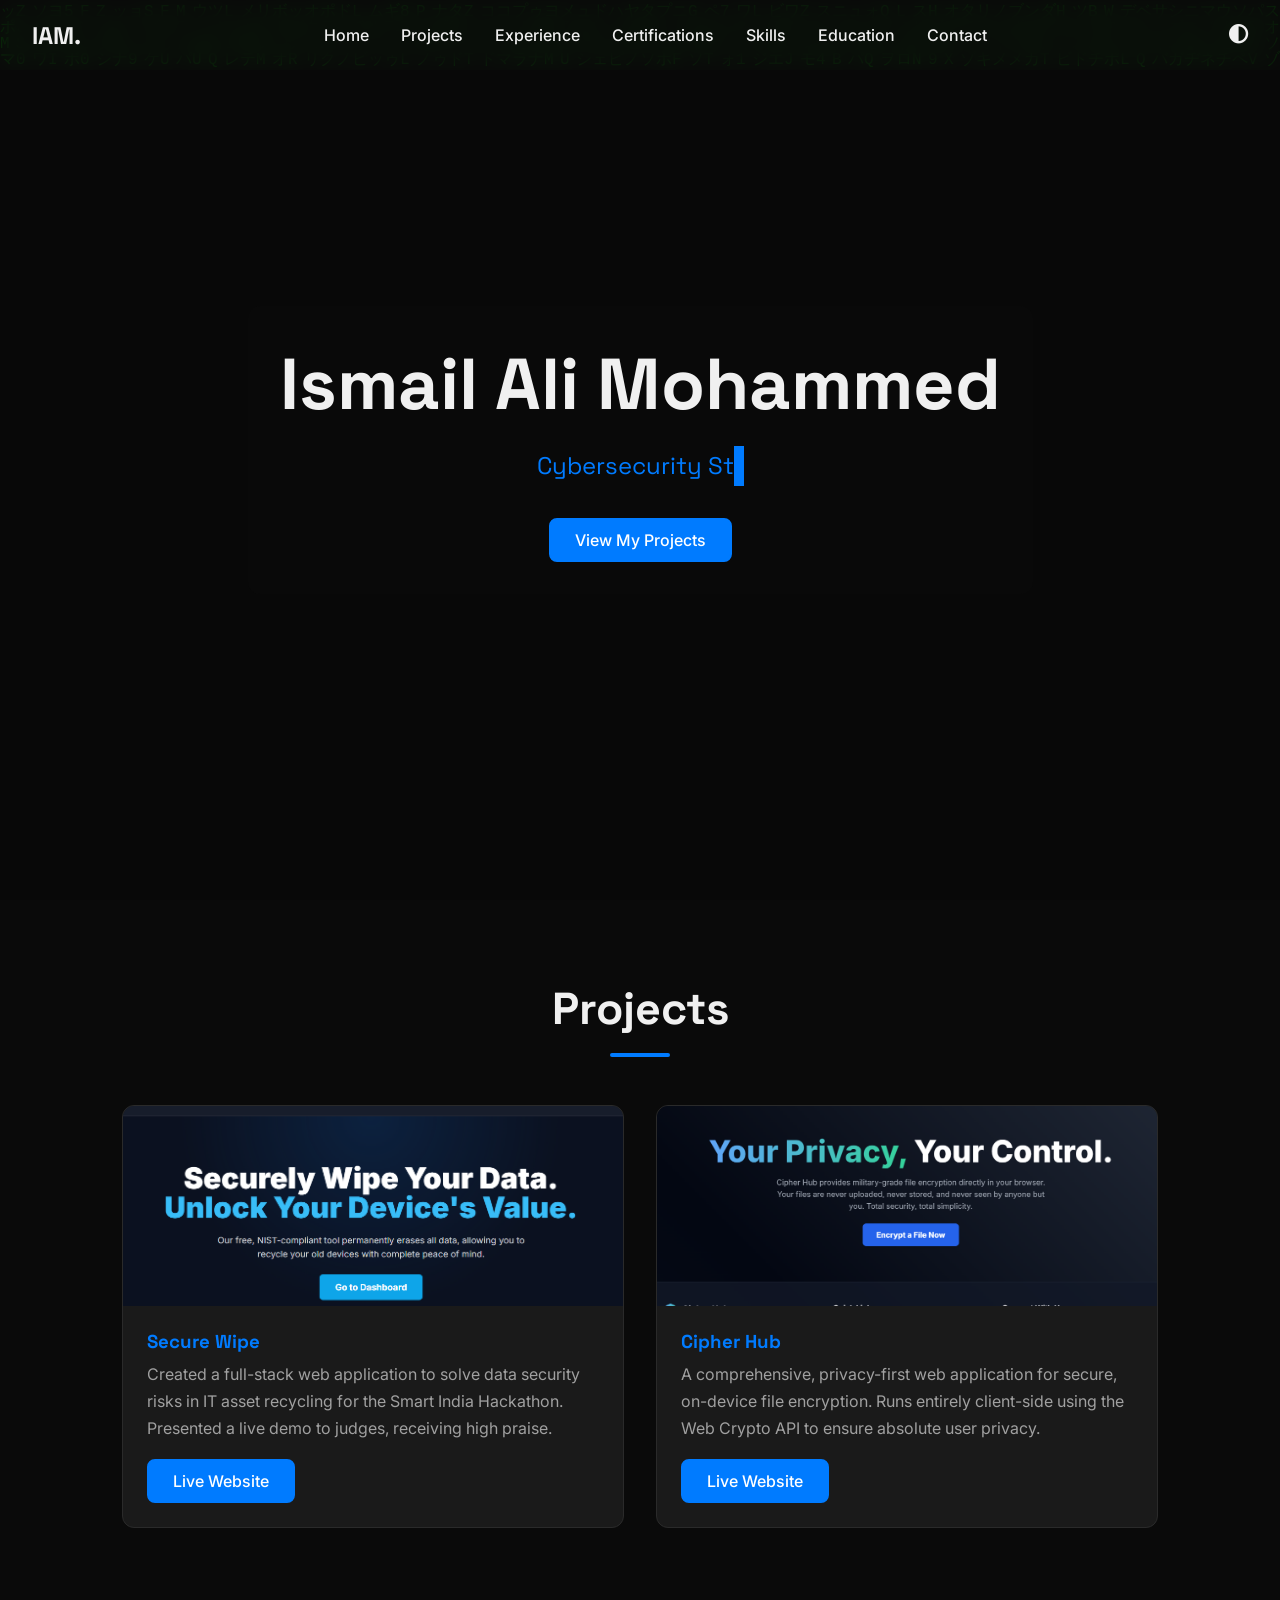
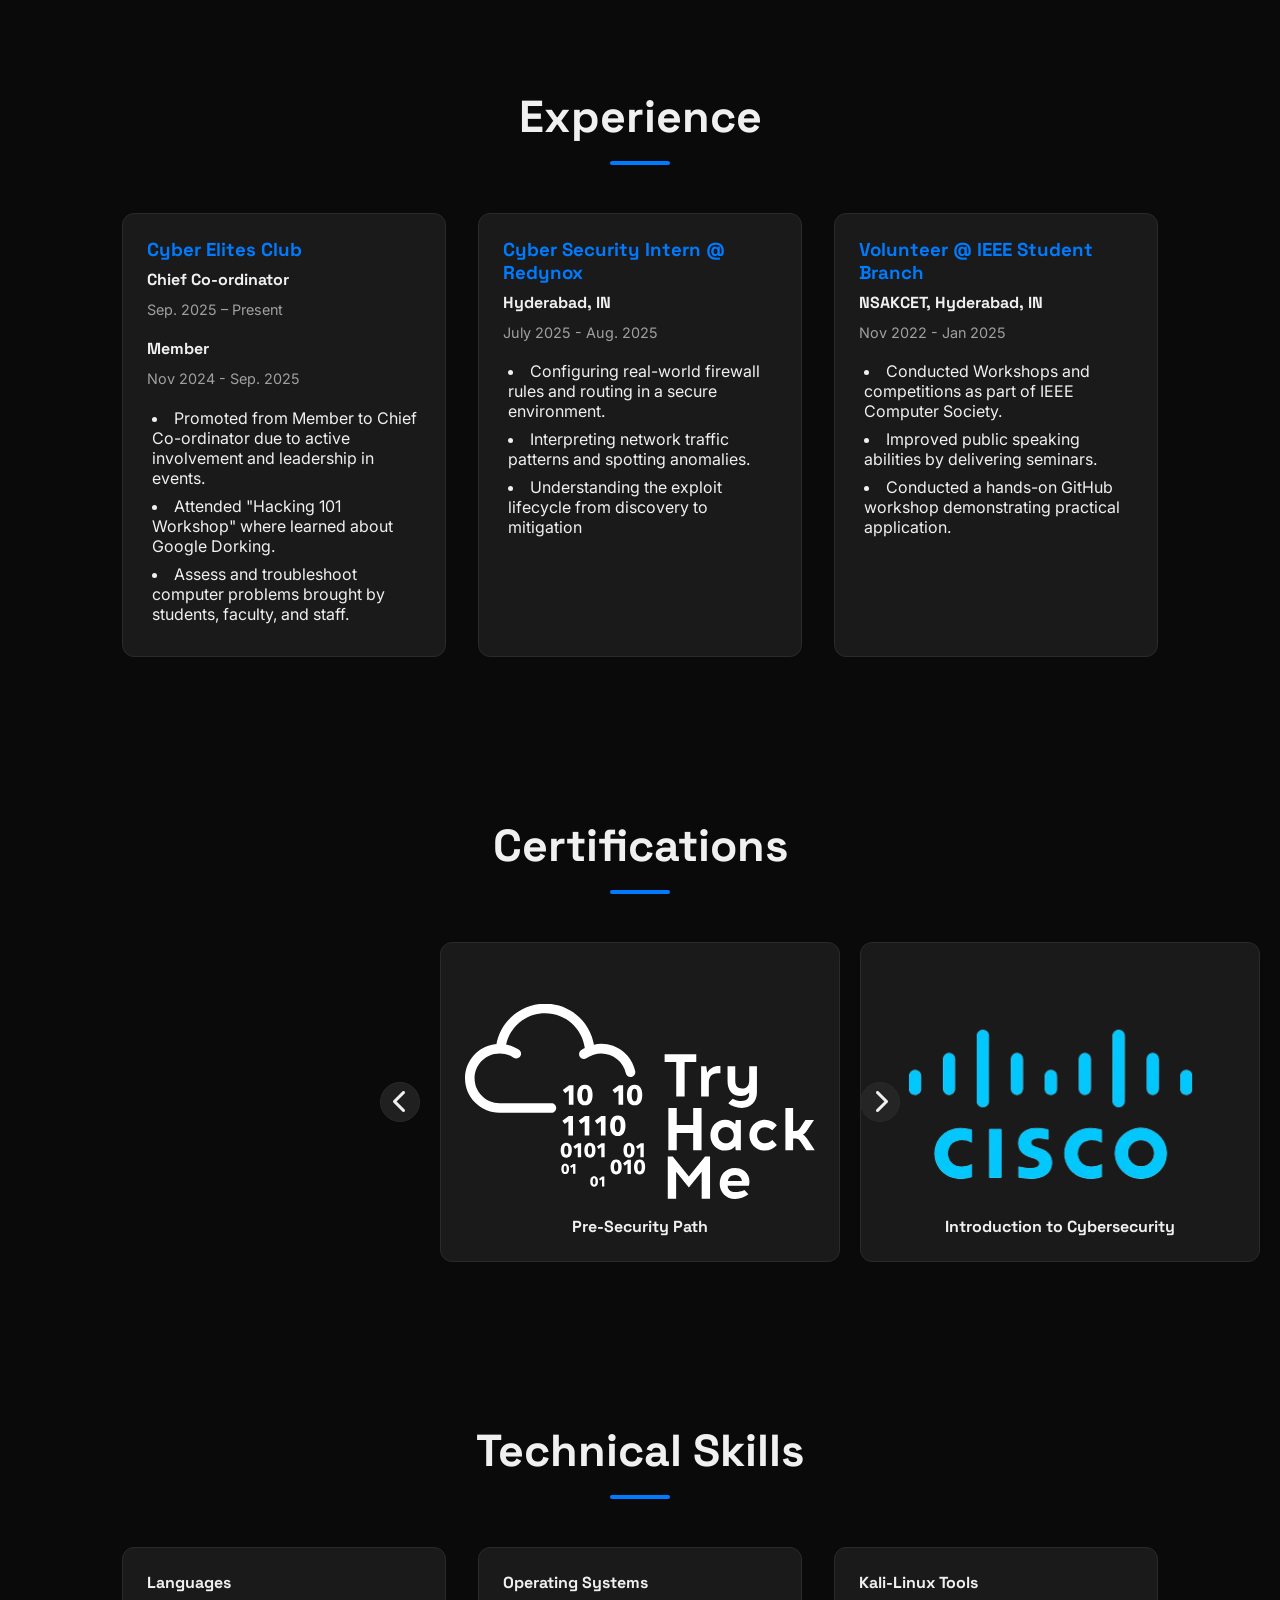
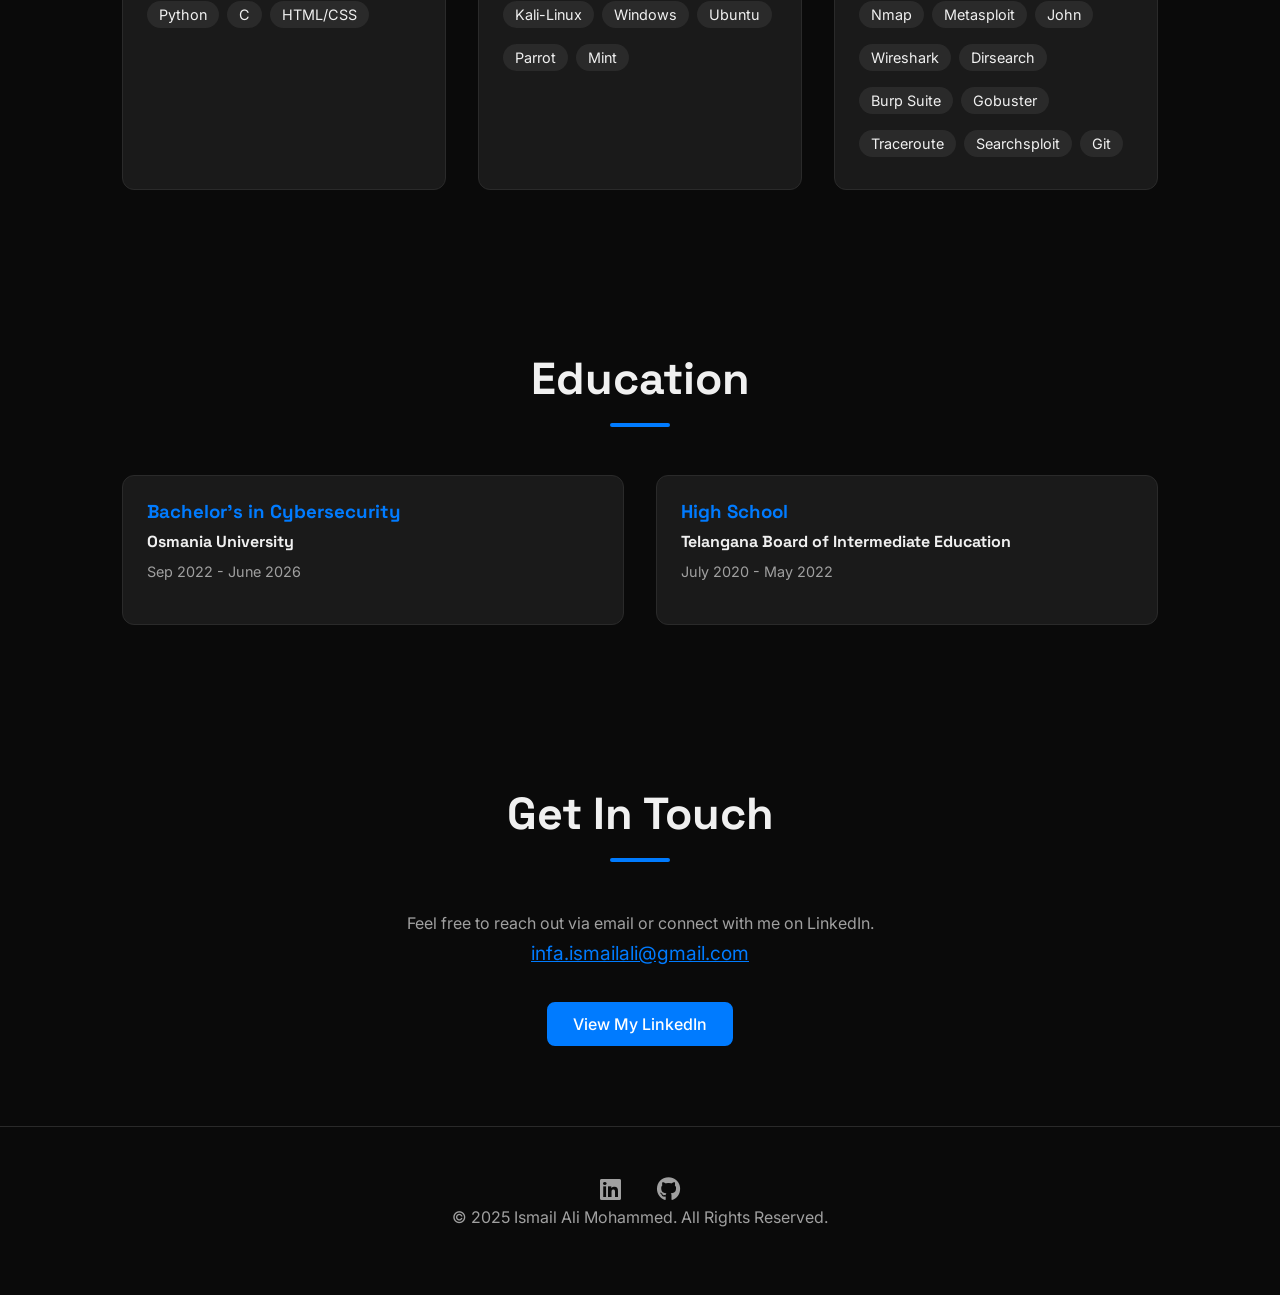
==== commit 8108935f: "Corrected paths for certs and logos in html" ====
--- a/index.html
+++ b/index.html
@@ -128,7 +128,7 @@
                     <div class="cert-slide">
                         <a href="https://tryhackme-certificates.s3-eu-west-1.amazonaws.com/THM-KZMZVLCRJI.pdf" target="_blank">
                             <div class="cert-block">
-                                <img src="Resources/Certifications/Preseecurity THM.png" alt="TryHackMe Pre-Security Certificate" class="cert-full-image">
+                                <img src="Resources/Certifications/Presecurity.png" alt="TryHackMe Pre-Security Certificate" class="cert-full-image">
                                 <img src="Resources/Logos/THM-logo.svg" alt="TryHackMe Logo" class="cert-logo" viewBox="0 0 400 250">
                                 <!-- <svg viewBox="0 0 400 250" xmlns="http://www.w3.org/2000/svg" class="cert-logo">
                                     <text x="50%" y="45%" dominant-baseline="middle" text-anchor="middle">TryHackMe</text>
@@ -141,8 +141,8 @@
                     <div class="cert-slide">
                         <a href="https://www.credly.com/badges/2701c9cf-fc76-4bc6-bcd1-2621af250be5" target="_blank">
                              <div class="cert-block">
-                                <img src="Resources/Certifications/Introduction to Cyber cisco.png" alt="Cisco Cybersecurity Certificate" class="cert-full-image">
-                                <img src="Resources/Logos/cisco-svgrepo-com.svg" alt="Cisco Logo" class="cert-logo" viewBox="0 0 400 250">                                
+                                <img src="Resources/Certifications/Introduction-to-Cybersecurity.png" alt="Cisco Cybersecurity Certificate" class="cert-full-image">
+                                <img src="Resources/Logos/cisco-logo.svg" alt="Cisco Logo" class="cert-logo" viewBox="0 0 400 250">                                
                                 <!-- <svg viewBox="0 0 400 250" xmlns="http://www.w3.org/2000/svg" class="cert-logo">
                                     <text x="50%" y="45%" dominant-baseline="middle" text-anchor="middle">Cisco</text>
                                     <text x="50%" y="60%" dominant-baseline="middle" text-anchor="middle" class="cert-subtitle">Introduction to Cybersecurity</text>
